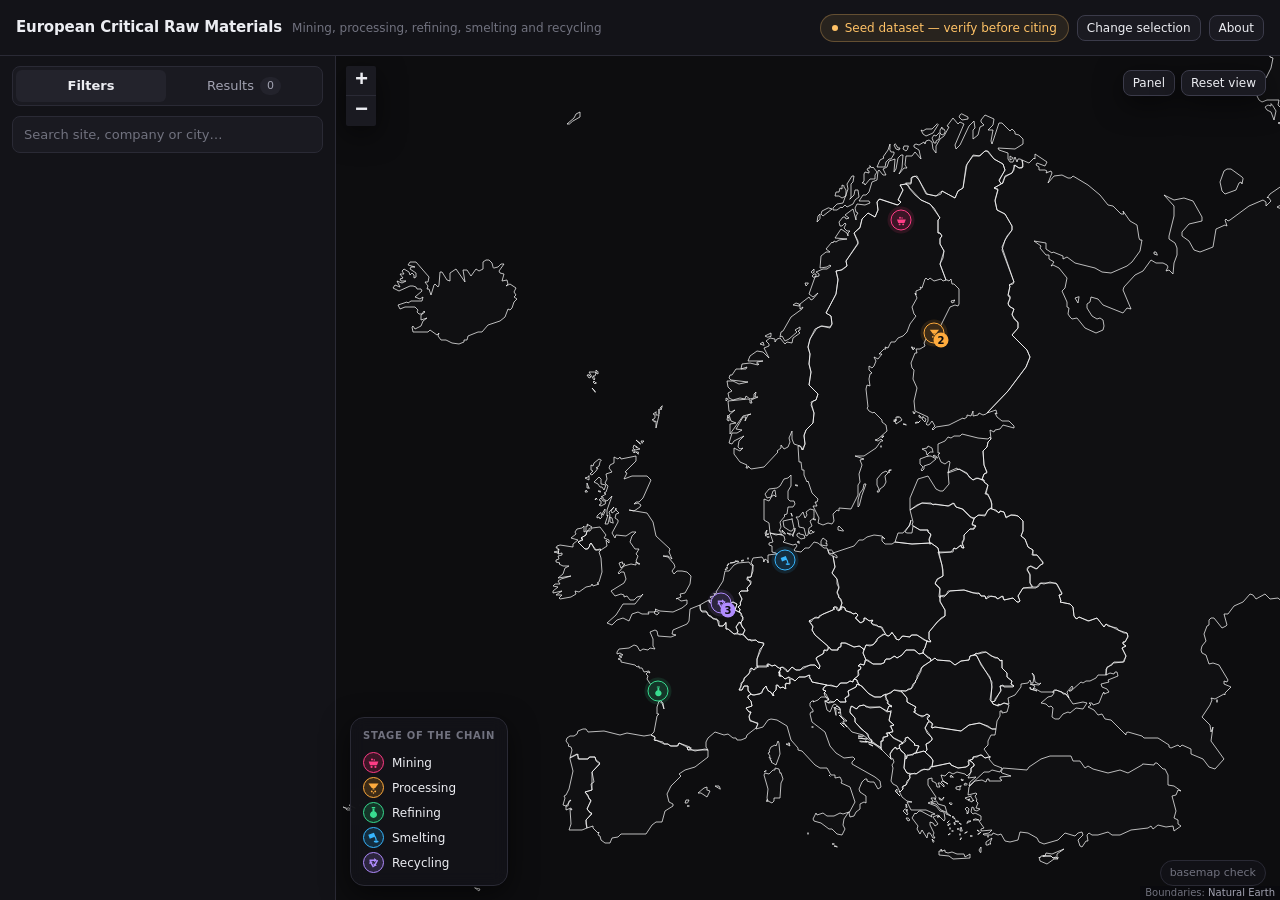
==== index.html @ 6faa75b6 "The map content" ====
<!doctype html>
<html lang="en">
<head>
<meta charset="utf-8">
<meta name="viewport" content="width=device-width, initial-scale=1">
<title>European Critical Raw Materials Map</title>
<meta name="description" content="Where critical raw materials are mined, processed, refined, smelted and recycled across Europe — filterable by material, country and stage of the supply chain.">
<link rel="stylesheet" href="vendor/leaflet/leaflet.css">
<link rel="stylesheet" href="css/styles.css">
</head>
<body>

<div class="loading" id="loading">Loading the dataset…</div>

<div class="app">

  <header class="header">
    <div class="header__brand">
      <h1 class="header__title">European Critical Raw Materials</h1>
      <span class="header__sub">Mining, processing, refining, smelting and recycling</span>
    </div>
    <div class="header__spacer"></div>
    <div class="header__actions">
      <span class="data-banner" title="Every record carries a source link and a confidence flag. Check before citing.">Seed dataset — verify before citing</span>
      <button class="btn btn--sm" id="reopen-gate">Change selection</button>
      <a class="btn btn--sm" href="about.html">About</a>
    </div>
  </header>

  <div class="main" id="main">

    <aside class="sidebar" id="sidebar" aria-label="Filters and results">
      <div class="segmented" role="tablist">
        <button role="tab" id="tab-filters" aria-selected="true" aria-controls="panel-filters">Filters</button>
        <button role="tab" id="tab-results" aria-selected="false" aria-controls="panel-results">
          Results <span class="pill" id="result-count">0</span>
        </button>
      </div>

      <div class="search">
        <input type="search" id="search" placeholder="Search site, company or city…" aria-label="Search sites, companies and cities">
        <button class="search__clear" id="search-clear" hidden aria-label="Clear search">&times;</button>
      </div>

      <div class="panel-scroll">
        <div id="panel-filters" role="tabpanel" aria-labelledby="tab-filters"></div>
        <div id="panel-results" role="tabpanel" aria-labelledby="tab-results" hidden></div>
      </div>
    </aside>

    <div class="map-wrap">
      <div id="map"></div>

      <div class="map-toolbar">
        <button class="btn btn--sm" id="toggle-sidebar" aria-label="Show or hide the filter panel">Panel</button>
        <button class="btn btn--sm" id="reset-view">Reset view</button>
      </div>

      <div class="legend" id="legend" aria-label="Map legend"></div>
      <div class="map-note" id="map-note"></div>
    </div>

    <aside class="detail" id="detail" aria-label="Details" aria-live="polite">
      <div class="detail__head">
        <span class="detail__kind" id="detail-kind">Details</span>
        <div class="header__spacer"></div>
        <button class="btn btn--ghost btn--sm" id="detail-close" aria-label="Close the details panel">&times;</button>
      </div>
      <div class="detail__body" id="detail-body"></div>
    </aside>

  </div>
</div>

<!-- Opening gate: pick materials and stages before anything is drawn. -->
<div class="gate" id="gate" hidden role="dialog" aria-modal="true" aria-labelledby="gate-title">
  <div class="gate__card">
    <div class="gate__head">
      <h1 id="gate-title">What do you want to see?</h1>
      <p>
        Choose the critical raw materials and the stages of the supply chain you care about.
        The map then shows only the sites that match. You can change this at any time.
      </p>
    </div>

    <div class="gate__body">
      <section class="gate__section">
        <div class="gate__label">
          <h2>Materials</h2>
          <span class="gate__hint" id="gate-el-hint"></span>
        </div>
        <div class="presets" id="gate-presets"></div>
        <div class="gate__grid" id="gate-elements"></div>
      </section>

      <section class="gate__section">
        <div class="gate__label">
          <h2>Stages of the chain</h2>
          <span class="gate__hint">Colour and icon on the map both mean stage.</span>
        </div>
        <div class="stage-grid" id="gate-stages"></div>
      </section>
    </div>

    <div class="gate__foot">
      <span class="gate__summary" id="gate-summary"></span>
      <button class="btn" id="gate-everything">Show everything</button>
      <button class="btn btn--primary" id="gate-go">Show map</button>
    </div>
  </div>
</div>

<!-- Data problems surface here rather than failing silently. -->
<div class="errors" id="errors" hidden>
  <div class="errors__head">
    <span class="errors__title" id="errors-title">Data problems</span>
    <button class="btn btn--ghost btn--sm" id="errors-close" aria-label="Dismiss">&times;</button>
  </div>
  <div class="errors__body" id="errors-body"></div>
</div>

<script src="vendor/leaflet/leaflet.js"></script>
<script type="module" src="js/app.js"></script>
</body>
</html>
---- vendor/leaflet/leaflet.css ----
/* required styles */

.leaflet-pane,
.leaflet-tile,
.leaflet-marker-icon,
.leaflet-marker-shadow,
.leaflet-tile-container,
.leaflet-pane > svg,
.leaflet-pane > canvas,
.leaflet-zoom-box,
.leaflet-image-layer,
.leaflet-layer {
	position: absolute;
	left: 0;
	top: 0;
	}
.leaflet-container {
	overflow: hidden;
	}
.leaflet-tile,
.leaflet-marker-icon,
.leaflet-marker-shadow {
	-webkit-user-select: none;
	   -moz-user-select: none;
	        user-select: none;
	  -webkit-user-drag: none;
	}
/* Prevents IE11 from highlighting tiles in blue */
.leaflet-tile::selection {
	background: transparent;
}
/* Safari renders non-retina tile on retina better with this, but Chrome is worse */
.leaflet-safari .leaflet-tile {
	image-rendering: -webkit-optimize-contrast;
	}
/* hack that prevents hw layers "stretching" when loading new tiles */
.leaflet-safari .leaflet-tile-container {
	width: 1600px;
	height: 1600px;
	-webkit-transform-origin: 0 0;
	}
.leaflet-marker-icon,
.leaflet-marker-shadow {
	display: block;
	}
/* .leaflet-container svg: reset svg max-width decleration shipped in Joomla! (joomla.org) 3.x */
/* .leaflet-container img: map is broken in FF if you have max-width: 100% on tiles */
.leaflet-container .leaflet-overlay-pane svg {
	max-width: none !important;
	max-height: none !important;
	}
.leaflet-container .leaflet-marker-pane img,
.leaflet-container .leaflet-shadow-pane img,
.leaflet-container .leaflet-tile-pane img,
.leaflet-container img.leaflet-image-layer,
.leaflet-container .leaflet-tile {
	max-width: none !important;
	max-height: none !important;
	width: auto;
	padding: 0;
	}

.leaflet-container img.leaflet-tile {
	/* See: https://bugs.chromium.org/p/chromium/issues/detail?id=600120 */
	mix-blend-mode: plus-lighter;
}

.leaflet-container.leaflet-touch-zoom {
	-ms-touch-action: pan-x pan-y;
	touch-action: pan-x pan-y;
	}
.leaflet-container.leaflet-touch-drag {
	-ms-touch-action: pinch-zoom;
	/* Fallback for FF which doesn't support pinch-zoom */
	touch-action: none;
	touch-action: pinch-zoom;
}
.leaflet-container.leaflet-touch-drag.leaflet-touch-zoom {
	-ms-touch-action: none;
	touch-action: none;
}
.leaflet-container {
	-webkit-tap-highlight-color: transparent;
}
.leaflet-container a {
	-webkit-tap-highlight-color: rgba(51, 181, 229, 0.4);
}
.leaflet-tile {
	filter: inherit;
	visibility: hidden;
	}
.leaflet-tile-loaded {
	visibility: inherit;
	}
.leaflet-zoom-box {
	width: 0;
	height: 0;
	-moz-box-sizing: border-box;
	     box-sizing: border-box;
	z-index: 800;
	}
/* workaround for https://bugzilla.mozilla.org/show_bug.cgi?id=888319 */
.leaflet-overlay-pane svg {
	-moz-user-select: none;
	}

.leaflet-pane         { z-index: 400; }

.leaflet-tile-pane    { z-index: 200; }
.leaflet-overlay-pane { z-index: 400; }
.leaflet-shadow-pane  { z-index: 500; }
.leaflet-marker-pane  { z-index: 600; }
.leaflet-tooltip-pane   { z-index: 650; }
.leaflet-popup-pane   { z-index: 700; }

.leaflet-map-pane canvas { z-index: 100; }
.leaflet-map-pane svg    { z-index: 200; }

.leaflet-vml-shape {
	width: 1px;
	height: 1px;
	}
.lvml {
	behavior: url(#default#VML);
	display: inline-block;
	position: absolute;
	}


/* control positioning */

.leaflet-control {
	position: relative;
	z-index: 800;
	pointer-events: visiblePainted; /* IE 9-10 doesn't have auto */
	pointer-events: auto;
	}
.leaflet-top,
.leaflet-bottom {
	position: absolute;
	z-index: 1000;
	pointer-events: none;
	}
.leaflet-top {
	top: 0;
	}
.leaflet-right {
	right: 0;
	}
.leaflet-bottom {
	bottom: 0;
	}
.leaflet-left {
	left: 0;
	}
.leaflet-control {
	float: left;
	clear: both;
	}
.leaflet-right .leaflet-control {
	float: right;
	}
.leaflet-top .leaflet-control {
	margin-top: 10px;
	}
.leaflet-bottom .leaflet-control {
	margin-bottom: 10px;
	}
.leaflet-left .leaflet-control {
	margin-left: 10px;
	}
.leaflet-right .leaflet-control {
	margin-right: 10px;
	}


/* zoom and fade animations */

.leaflet-fade-anim .leaflet-popup {
	opacity: 0;
	-webkit-transition: opacity 0.2s linear;
	   -moz-transition: opacity 0.2s linear;
	        transition: opacity 0.2s linear;
	}
.leaflet-fade-anim .leaflet-map-pane .leaflet-popup {
	opacity: 1;
	}
.leaflet-zoom-animated {
	-webkit-transform-origin: 0 0;
	    -ms-transform-origin: 0 0;
	        transform-origin: 0 0;
	}
svg.leaflet-zoom-animated {
	will-change: transform;
}

.leaflet-zoom-anim .leaflet-zoom-animated {
	-webkit-transition: -webkit-transform 0.25s cubic-bezier(0,0,0.25,1);
	   -moz-transition:    -moz-transform 0.25s cubic-bezier(0,0,0.25,1);
	        transition:         transform 0.25s cubic-bezier(0,0,0.25,1);
	}
.leaflet-zoom-anim .leaflet-tile,
.leaflet-pan-anim .leaflet-tile {
	-webkit-transition: none;
	   -moz-transition: none;
	        transition: none;
	}

.leaflet-zoom-anim .leaflet-zoom-hide {
	visibility: hidden;
	}


/* cursors */

.leaflet-interactive {
	cursor: pointer;
	}
.leaflet-grab {
	cursor: -webkit-grab;
	cursor:    -moz-grab;
	cursor:         grab;
	}
.leaflet-crosshair,
.leaflet-crosshair .leaflet-interactive {
	cursor: crosshair;
	}
.leaflet-popup-pane,
.leaflet-control {
	cursor: auto;
	}
.leaflet-dragging .leaflet-grab,
.leaflet-dragging .leaflet-grab .leaflet-interactive,
.leaflet-dragging .leaflet-marker-draggable {
	cursor: move;
	cursor: -webkit-grabbing;
	cursor:    -moz-grabbing;
	cursor:         grabbing;
	}

/* marker & overlays interactivity */
.leaflet-marker-icon,
.leaflet-marker-shadow,
.leaflet-image-layer,
.leaflet-pane > svg path,
.leaflet-tile-container {
	pointer-events: none;
	}

.leaflet-marker-icon.leaflet-interactive,
.leaflet-image-layer.leaflet-interactive,
.leaflet-pane > svg path.leaflet-interactive,
svg.leaflet-image-layer.leaflet-interactive path {
	pointer-events: visiblePainted; /* IE 9-10 doesn't have auto */
	pointer-events: auto;
	}

/* visual tweaks */

.leaflet-container {
	background: #ddd;
	outline-offset: 1px;
	}
.leaflet-container a {
	color: #0078A8;
	}
.leaflet-zoom-box {
	border: 2px dotted #38f;
	background: rgba(255,255,255,0.5);
	}


/* general typography */
.leaflet-container {
	font-family: "Helvetica Neue", Arial, Helvetica, sans-serif;
	font-size: 12px;
	font-size: 0.75rem;
	line-height: 1.5;
	}


/* general toolbar styles */

.leaflet-bar {
	box-shadow: 0 1px 5px rgba(0,0,0,0.65);
	border-radius: 4px;
	}
.leaflet-bar a {
	background-color: #fff;
	border-bottom: 1px solid #ccc;
	width: 26px;
	height: 26px;
	line-height: 26px;
	display: block;
	text-align: center;
	text-decoration: none;
	color: black;
	}
.leaflet-bar a,
.leaflet-control-layers-toggle {
	background-position: 50% 50%;
	background-repeat: no-repeat;
	display: block;
	}
.leaflet-bar a:hover,
.leaflet-bar a:focus {
	background-color: #f4f4f4;
	}
.leaflet-bar a:first-child {
	border-top-left-radius: 4px;
	border-top-right-radius: 4px;
	}
.leaflet-bar a:last-child {
	border-bottom-left-radius: 4px;
	border-bottom-right-radius: 4px;
	border-bottom: none;
	}
.leaflet-bar a.leaflet-disabled {
	cursor: default;
	background-color: #f4f4f4;
	color: #bbb;
	}

.leaflet-touch .leaflet-bar a {
	width: 30px;
	height: 30px;
	line-height: 30px;
	}
.leaflet-touch .leaflet-bar a:first-child {
	border-top-left-radius: 2px;
	border-top-right-radius: 2px;
	}
.leaflet-touch .leaflet-bar a:last-child {
	border-bottom-left-radius: 2px;
	border-bottom-right-radius: 2px;
	}

/* zoom control */

.leaflet-control-zoom-in,
.leaflet-control-zoom-out {
	font: bold 18px 'Lucida Console', Monaco, monospace;
	text-indent: 1px;
	}

.leaflet-touch .leaflet-control-zoom-in, .leaflet-touch .leaflet-control-zoom-out  {
	font-size: 22px;
	}


/* layers control */

.leaflet-control-layers {
	box-shadow: 0 1px 5px rgba(0,0,0,0.4);
	background: #fff;
	border-radius: 5px;
	}
.leaflet-control-layers-toggle {
	background-image: url(images/layers.png);
	width: 36px;
	height: 36px;
	}
.leaflet-retina .leaflet-control-layers-toggle {
	background-image: url(images/layers-2x.png);
	background-size: 26px 26px;
	}
.leaflet-touch .leaflet-control-layers-toggle {
	width: 44px;
	height: 44px;
	}
.leaflet-control-layers .leaflet-control-layers-list,
.leaflet-control-layers-expanded .leaflet-control-layers-toggle {
	display: none;
	}
.leaflet-control-layers-expanded .leaflet-control-layers-list {
	display: block;
	position: relative;
	}
.leaflet-control-layers-expanded {
	padding: 6px 10px 6px 6px;
	color: #333;
	background: #fff;
	}
.leaflet-control-layers-scrollbar {
	overflow-y: scroll;
	overflow-x: hidden;
	padding-right: 5px;
	}
.leaflet-control-layers-selector {
	margin-top: 2px;
	position: relative;
	top: 1px;
	}
.leaflet-control-layers label {
	display: block;
	font-size: 13px;
	font-size: 1.08333em;
	}
.leaflet-control-layers-separator {
	height: 0;
	border-top: 1px solid #ddd;
	margin: 5px -10px 5px -6px;
	}

/* Default icon URLs */
.leaflet-default-icon-path { /* used only in path-guessing heuristic, see L.Icon.Default */
	background-image: url(images/marker-icon.png);
	}


/* attribution and scale controls */

.leaflet-container .leaflet-control-attribution {
	background: #fff;
	background: rgba(255, 255, 255, 0.8);
	margin: 0;
	}
.leaflet-control-attribution,
.leaflet-control-scale-line {
	padding: 0 5px;
	color: #333;
	line-height: 1.4;
	}
.leaflet-control-attribution a {
	text-decoration: none;
	}
.leaflet-control-attribution a:hover,
.leaflet-control-attribution a:focus {
	text-decoration: underline;
	}
.leaflet-attribution-flag {
	display: inline !important;
	vertical-align: baseline !important;
	width: 1em;
	height: 0.6669em;
	}
.leaflet-left .leaflet-control-scale {
	margin-left: 5px;
	}
.leaflet-bottom .leaflet-control-scale {
	margin-bottom: 5px;
	}
.leaflet-control-scale-line {
	border: 2px solid #777;
	border-top: none;
	line-height: 1.1;
	padding: 2px 5px 1px;
	white-space: nowrap;
	-moz-box-sizing: border-box;
	     box-sizing: border-box;
	background: rgba(255, 255, 255, 0.8);
	text-shadow: 1px 1px #fff;
	}
.leaflet-control-scale-line:not(:first-child) {
	border-top: 2px solid #777;
	border-bottom: none;
	margin-top: -2px;
	}
.leaflet-control-scale-line:not(:first-child):not(:last-child) {
	border-bottom: 2px solid #777;
	}

.leaflet-touch .leaflet-control-attribution,
.leaflet-touch .leaflet-control-layers,
.leaflet-touch .leaflet-bar {
	box-shadow: none;
	}
.leaflet-touch .leaflet-control-layers,
.leaflet-touch .leaflet-bar {
	border: 2px solid rgba(0,0,0,0.2);
	background-clip: padding-box;
	}


/* popup */

.leaflet-popup {
	position: absolute;
	text-align: center;
	margin-bottom: 20px;
	}
.leaflet-popup-content-wrapper {
	padding: 1px;
	text-align: left;
	border-radius: 12px;
	}
.leaflet-popup-content {
	margin: 13px 24px 13px 20px;
	line-height: 1.3;
	font-size: 13px;
	font-size: 1.08333em;
	min-height: 1px;
	}
.leaflet-popup-content p {
	margin: 17px 0;
	margin: 1.3em 0;
	}
.leaflet-popup-tip-container {
	width: 40px;
	height: 20px;
	position: absolute;
	left: 50%;
	margin-top: -1px;
	margin-left: -20px;
	overflow: hidden;
	pointer-events: none;
	}
.leaflet-popup-tip {
	width: 17px;
	height: 17px;
	padding: 1px;

	margin: -10px auto 0;
	pointer-events: auto;

	-webkit-transform: rotate(45deg);
	   -moz-transform: rotate(45deg);
	    -ms-transform: rotate(45deg);
	        transform: rotate(45deg);
	}
.leaflet-popup-content-wrapper,
.leaflet-popup-tip {
	background: white;
	color: #333;
	box-shadow: 0 3px 14px rgba(0,0,0,0.4);
	}
.leaflet-container a.leaflet-popup-close-button {
	position: absolute;
	top: 0;
	right: 0;
	border: none;
	text-align: center;
	width: 24px;
	height: 24px;
	font: 16px/24px Tahoma, Verdana, sans-serif;
	color: #757575;
	text-decoration: none;
	background: transparent;
	}
.leaflet-container a.leaflet-popup-close-button:hover,
.leaflet-container a.leaflet-popup-close-button:focus {
	color: #585858;
	}
.leaflet-popup-scrolled {
	overflow: auto;
	}

.leaflet-oldie .leaflet-popup-content-wrapper {
	-ms-zoom: 1;
	}
.leaflet-oldie .leaflet-popup-tip {
	width: 24px;
	margin: 0 auto;

	-ms-filter: "progid:DXImageTransform.Microsoft.Matrix(M11=0.70710678, M12=0.70710678, M21=-0.70710678, M22=0.70710678)";
	filter: progid:DXImageTransform.Microsoft.Matrix(M11=0.70710678, M12=0.70710678, M21=-0.70710678, M22=0.70710678);
	}

.leaflet-oldie .leaflet-control-zoom,
.leaflet-oldie .leaflet-control-layers,
.leaflet-oldie .leaflet-popup-content-wrapper,
.leaflet-oldie .leaflet-popup-tip {
	border: 1px solid #999;
	}


/* div icon */

.leaflet-div-icon {
	background: #fff;
	border: 1px solid #666;
	}


/* Tooltip */
/* Base styles for the element that has a tooltip */
.leaflet-tooltip {
	position: absolute;
	padding: 6px;
	background-color: #fff;
	border: 1px solid #fff;
	border-radius: 3px;
	color: #222;
	white-space: nowrap;
	-webkit-user-select: none;
	-moz-user-select: none;
	-ms-user-select: none;
	user-select: none;
	pointer-events: none;
	box-shadow: 0 1px 3px rgba(0,0,0,0.4);
	}
.leaflet-tooltip.leaflet-interactive {
	cursor: pointer;
	pointer-events: auto;
	}
.leaflet-tooltip-top:before,
.leaflet-tooltip-bottom:before,
.leaflet-tooltip-left:before,
.leaflet-tooltip-right:before {
	position: absolute;
	pointer-events: none;
	border: 6px solid transparent;
	background: transparent;
	content: "";
	}

/* Directions */

.leaflet-tooltip-bottom {
	margin-top: 6px;
}
.leaflet-tooltip-top {
	margin-top: -6px;
}
.leaflet-tooltip-bottom:before,
.leaflet-tooltip-top:before {
	left: 50%;
	margin-left: -6px;
	}
.leaflet-tooltip-top:before {
	bottom: 0;
	margin-bottom: -12px;
	border-top-color: #fff;
	}
.leaflet-tooltip-bottom:before {
	top: 0;
	margin-top: -12px;
	margin-left: -6px;
	border-bottom-color: #fff;
	}
.leaflet-tooltip-left {
	margin-left: -6px;
}
.leaflet-tooltip-right {
	margin-left: 6px;
}
.leaflet-tooltip-left:before,
.leaflet-tooltip-right:before {
	top: 50%;
	margin-top: -6px;
	}
.leaflet-tooltip-left:before {
	right: 0;
	margin-right: -12px;
	border-left-color: #fff;
	}
.leaflet-tooltip-right:before {
	left: 0;
	margin-left: -12px;
	border-right-color: #fff;
	}

/* Printing */

@media print {
	/* Prevent printers from removing background-images of controls. */
	.leaflet-control {
		-webkit-print-color-adjust: exact;
		print-color-adjust: exact;
		}
	}
---- css/styles.css ----
/* ===========================================================================
   European Critical Raw Materials Map
   Dark-first. Colour on this page means one thing only: stage of the supply
   chain. Everything else stays greyscale so the markers never compete.
   =========================================================================== */

:root {
  --bg: #0b0b0e;
  --map-bg: #0d0d0f;
  --surface: #131318;
  --surface-2: #1a1a21;
  --surface-3: #23232c;
  --border: #2a2a35;
  --border-strong: #3b3b4a;

  --text: #ecedf2;
  --text-dim: #a2a3b2;
  --text-faint: #71727f;

  --accent: #6aa6ff;
  --accent-dim: #3f6ea8;
  --warn: #ffc266;
  --danger: #ff6b6b;

  /* Stage palette — magenta mining and cyan smelting come from the mockup. */
  --stage-mining: #ff3d86;
  --stage-processing: #ffab3d;
  --stage-refining: #38dc90;
  --stage-smelting: #37b6ff;
  --stage-recycling: #b18cff;

  --country-stroke: rgba(255, 255, 255, 0.62);
  --country-fill: rgba(255, 255, 255, 0.015);
  --country-fill-hover: rgba(255, 255, 255, 0.07);

  --sidebar-w: 336px;
  --detail-w: 392px;
  --header-h: 56px;

  --radius: 8px;
  --radius-lg: 14px;
  --shadow: 0 8px 28px rgba(0, 0, 0, 0.55);

  --font: system-ui, -apple-system, "Segoe UI", Roboto, "Helvetica Neue", Arial, sans-serif;
  --mono: ui-monospace, SFMono-Regular, "SF Mono", Menlo, Consolas, monospace;

  color-scheme: dark;
}

*, *::before, *::after { box-sizing: border-box; }

html, body { height: 100%; }

body {
  margin: 0;
  background: var(--bg);
  color: var(--text);
  font-family: var(--font);
  font-size: 14px;
  line-height: 1.5;
  -webkit-font-smoothing: antialiased;
  overflow: hidden;
}

a { color: var(--accent); text-decoration: none; }
a:hover { text-decoration: underline; }

button {
  font: inherit;
  color: inherit;
  background: none;
  border: none;
  cursor: pointer;
}

:focus-visible {
  outline: 2px solid var(--accent);
  outline-offset: 2px;
  border-radius: 4px;
}

/* Scrollbars ------------------------------------------------------------- */
* { scrollbar-width: thin; scrollbar-color: var(--border-strong) transparent; }
*::-webkit-scrollbar { width: 10px; height: 10px; }
*::-webkit-scrollbar-track { background: transparent; }
*::-webkit-scrollbar-thumb {
  background: var(--border-strong);
  border-radius: 6px;
  border: 3px solid var(--surface);
}

/* Utilities -------------------------------------------------------------- */
[hidden] { display: none !important; }

.visually-hidden {
  position: absolute; width: 1px; height: 1px;
  padding: 0; margin: -1px; overflow: hidden;
  clip: rect(0 0 0 0); white-space: nowrap; border: 0;
}

.muted { color: var(--text-dim); }
.faint { color: var(--text-faint); }

/* ===========================================================================
   Shell
   =========================================================================== */

.app {
  display: grid;
  grid-template-rows: auto 1fr;
  height: 100vh;
  height: 100dvh;
}

.header {
  display: flex;
  align-items: center;
  gap: 16px;
  height: var(--header-h);
  padding: 0 16px;
  background: var(--surface);
  border-bottom: 1px solid var(--border);
  z-index: 600;
}

.header__brand { display: flex; align-items: baseline; gap: 10px; min-width: 0; }

.header__title {
  margin: 0;
  font-size: 15px;
  font-weight: 650;
  letter-spacing: -0.01em;
  white-space: nowrap;
}

.header__sub {
  font-size: 12px;
  color: var(--text-faint);
  white-space: nowrap;
  overflow: hidden;
  text-overflow: ellipsis;
}

.header__spacer { flex: 1; }

.header__actions { display: flex; align-items: center; gap: 8px; }

/* The dataset is a seed. Say so where it cannot be missed. */
.data-banner {
  display: inline-flex;
  align-items: center;
  gap: 7px;
  padding: 4px 11px;
  font-size: 12px;
  color: var(--warn);
  background: rgba(255, 194, 102, 0.09);
  border: 1px solid rgba(255, 194, 102, 0.28);
  border-radius: 999px;
  white-space: nowrap;
}
.data-banner::before {
  content: "";
  width: 6px; height: 6px;
  border-radius: 50%;
  background: var(--warn);
  flex: none;
}

.btn {
  padding: 6px 12px;
  font-size: 13px;
  border-radius: var(--radius);
  border: 1px solid var(--border-strong);
  background: var(--surface-2);
  color: var(--text);
  white-space: nowrap;
  transition: background 0.12s, border-color 0.12s;
}
.btn:hover { background: var(--surface-3); border-color: #4a4a5c; }

.btn--primary {
  background: var(--accent);
  border-color: var(--accent);
  color: #07121f;
  font-weight: 600;
}
.btn--primary:hover { background: #7fb4ff; border-color: #7fb4ff; }

.btn--ghost { background: transparent; border-color: transparent; color: var(--text-dim); }
.btn--ghost:hover { background: var(--surface-2); color: var(--text); }

.btn--sm { padding: 3px 9px; font-size: 12px; }

.main {
  display: grid;
  grid-template-columns: var(--sidebar-w) 1fr 0;
  min-height: 0;
  transition: grid-template-columns 0.18s ease;
}
.main.detail-open { grid-template-columns: var(--sidebar-w) 1fr var(--detail-w); }
.main.sidebar-collapsed { grid-template-columns: 0 1fr 0; }
.main.sidebar-collapsed.detail-open { grid-template-columns: 0 1fr var(--detail-w); }

/* ===========================================================================
   Sidebar
   =========================================================================== */

.sidebar {
  display: grid;
  grid-template-rows: auto auto 1fr;
  min-width: 0;
  min-height: 0;
  background: var(--surface);
  border-right: 1px solid var(--border);
  overflow: hidden;
}

.segmented {
  display: flex;
  gap: 3px;
  margin: 10px 12px 0;
  padding: 3px;
  background: var(--surface-2);
  border: 1px solid var(--border);
  border-radius: var(--radius);
}

.segmented button {
  flex: 1;
  display: flex;
  align-items: center;
  justify-content: center;
  gap: 6px;
  padding: 6px 8px;
  font-size: 13px;
  color: var(--text-dim);
  border-radius: 6px;
  transition: background 0.12s, color 0.12s;
}
.segmented button:hover { color: var(--text); }
.segmented button[aria-selected="true"] {
  background: var(--surface-3);
  color: var(--text);
  font-weight: 600;
}

.pill {
  padding: 1px 7px;
  font-size: 11px;
  font-variant-numeric: tabular-nums;
  color: var(--text-dim);
  background: var(--surface-3);
  border-radius: 999px;
}
.segmented button[aria-selected="true"] .pill { background: var(--border-strong); color: var(--text); }

.search {
  margin: 10px 12px;
  position: relative;
}
.search input {
  width: 100%;
  padding: 8px 30px 8px 11px;
  font: inherit;
  font-size: 13px;
  color: var(--text);
  background: var(--surface-2);
  border: 1px solid var(--border);
  border-radius: var(--radius);
}
.search input::placeholder { color: var(--text-faint); }
.search input:focus { outline: none; border-color: var(--accent-dim); background: var(--surface-3); }
.search__clear {
  position: absolute;
  right: 6px; top: 50%;
  transform: translateY(-50%);
  padding: 4px 6px;
  color: var(--text-faint);
  line-height: 1;
}
.search__clear:hover { color: var(--text); }

.panel-scroll {
  overflow-y: auto;
  padding: 0 12px 20px;
  min-height: 0;
}

/* Filter groups ---------------------------------------------------------- */

.fgroup { border-top: 1px solid var(--border); padding: 12px 0; }
.fgroup:first-child { border-top: none; }

.fgroup__head {
  display: flex;
  align-items: center;
  gap: 8px;
  width: 100%;
  padding: 2px 0;
  text-align: left;
}
.fgroup__title {
  font-size: 12px;
  font-weight: 650;
  letter-spacing: 0.05em;
  text-transform: uppercase;
  color: var(--text-dim);
}
.fgroup__count { margin-left: auto; font-size: 11px; color: var(--text-faint); }
.fgroup__chev {
  width: 14px; height: 14px;
  color: var(--text-faint);
  transition: transform 0.15s;
}
.fgroup[data-open="false"] .fgroup__chev { transform: rotate(-90deg); }
.fgroup[data-open="false"] .fgroup__body { display: none; }

.fgroup__body { margin-top: 8px; }
.fgroup__body--scroll { max-height: 260px; overflow-y: auto; padding-right: 4px; }

.fgroup__sub {
  margin: 10px 0 4px;
  font-size: 11px;
  font-weight: 650;
  letter-spacing: 0.04em;
  text-transform: uppercase;
  color: var(--text-faint);
}
.fgroup__sub:first-child { margin-top: 0; }

.check {
  display: flex;
  align-items: center;
  gap: 9px;
  padding: 5px 7px;
  border-radius: 6px;
  cursor: pointer;
  user-select: none;
}
.check:hover { background: var(--surface-2); }
.check input { position: absolute; opacity: 0; pointer-events: none; }

.check__box {
  flex: none;
  width: 15px; height: 15px;
  border: 1.5px solid var(--border-strong);
  border-radius: 4px;
  background: var(--surface-2);
  display: grid;
  place-items: center;
  transition: background 0.12s, border-color 0.12s;
}
.check__box svg { width: 11px; height: 11px; opacity: 0; color: #07121f; }
.check input:checked + .check__box { background: var(--accent); border-color: var(--accent); }
.check input:checked + .check__box svg { opacity: 1; }
.check input:focus-visible + .check__box { outline: 2px solid var(--accent); outline-offset: 2px; }

.check__label { flex: 1; min-width: 0; font-size: 13px; overflow: hidden; text-overflow: ellipsis; white-space: nowrap; }
.check__n { font-size: 11px; color: var(--text-faint); font-variant-numeric: tabular-nums; }
.check[data-empty="true"] { opacity: 0.42; }

.check__swatch { flex: none; width: 9px; height: 9px; border-radius: 3px; }

.star { color: var(--warn); font-size: 10px; flex: none; }

.fgroup__actions { display: flex; gap: 6px; margin-top: 8px; }

/* Results ---------------------------------------------------------------- */

.results__head {
  display: flex;
  align-items: center;
  gap: 8px;
  padding: 10px 0 8px;
  font-size: 12px;
  color: var(--text-dim);
}

.rlist { display: flex; flex-direction: column; gap: 5px; }

.rcard {
  width: 100%;
  text-align: left;
  padding: 9px 11px;
  background: var(--surface-2);
  border: 1px solid var(--border);
  border-radius: var(--radius);
  transition: background 0.12s, border-color 0.12s;
}
.rcard:hover { background: var(--surface-3); border-color: var(--border-strong); }
.rcard[aria-current="true"] { border-color: var(--accent-dim); background: var(--surface-3); }

.rcard__top { display: flex; align-items: center; gap: 8px; }
.rcard__name {
  flex: 1; min-width: 0;
  font-size: 13px; font-weight: 600;
  overflow: hidden; text-overflow: ellipsis; white-space: nowrap;
}
.rcard__where { margin-top: 2px; font-size: 12px; color: var(--text-dim); }
.rcard__meta { margin-top: 6px; display: flex; flex-wrap: wrap; gap: 4px; }

.empty {
  padding: 28px 16px;
  text-align: center;
  color: var(--text-faint);
  font-size: 13px;
}
.empty strong { display: block; color: var(--text-dim); margin-bottom: 4px; }

/* Chips ------------------------------------------------------------------ */

.chip {
  display: inline-flex;
  align-items: center;
  gap: 5px;
  padding: 2px 8px;
  font-size: 11px;
  border-radius: 999px;
  background: var(--surface-3);
  color: var(--text-dim);
  border: 1px solid transparent;
  white-space: nowrap;
}
.chip--stage {
  color: var(--stage-c, var(--text-dim));
  border-color: color-mix(in srgb, var(--stage-c) 42%, transparent);
  background: color-mix(in srgb, var(--stage-c) 13%, transparent);
}
.chip--stage svg { width: 12px; height: 12px; }
.chip--strategic { color: var(--warn); background: rgba(255, 194, 102, 0.1); border-color: rgba(255, 194, 102, 0.25); }

/* Confidence is shown, never hidden. */
.conf { display: inline-flex; align-items: center; gap: 4px; font-size: 11px; }
.conf::before { content: ""; width: 6px; height: 6px; border-radius: 50%; }
.conf--high { color: #6fcf97; } .conf--high::before { background: #6fcf97; }
.conf--medium { color: var(--warn); } .conf--medium::before { background: var(--warn); }
.conf--low { color: var(--danger); } .conf--low::before { background: var(--danger); }

.status-chip { font-size: 11px; }
.status-chip[data-status="operating"] { color: #6fcf97; }
.status-chip[data-status="construction"] { color: var(--warn); }
.status-chip[data-status="planned"] { color: var(--accent); }
.status-chip[data-status="care-and-maintenance"] { color: var(--text-dim); }
.status-chip[data-status="closed"] { color: var(--text-faint); }

/* ===========================================================================
   Map
   =========================================================================== */

.map-wrap { position: relative; min-width: 0; min-height: 0; }

#map {
  position: absolute;
  inset: 0;
  background: var(--map-bg);
}

.leaflet-container {
  background: var(--map-bg);
  font-family: var(--font);
  outline: none;
}

.country { transition: fill 0.12s; }

/* Markers ---------------------------------------------------------------- */

/* Leaflet is given a zero-size icon so the marker can be sized purely in CSS.
   --marker-size is set from the zoom level, so dense regions stay readable. */
.leaflet-container { --marker-size: 26px; }

.crm-pin { width: 0 !important; height: 0 !important; }

.marker-pin {
  position: absolute;
  left: 0; top: 0;
  width: var(--marker-size);
  height: var(--marker-size);
  transform: translate(-50%, -50%);
  transition: width 0.15s, height 0.15s;
}

.marker {
  position: relative;
  display: grid;
  place-items: center;
  width: 100%; height: 100%;
  border-radius: 50%;
  color: var(--stage-c);
  background: color-mix(in srgb, var(--stage-c) 20%, #0b0b0e);
  border: 1.5px solid var(--stage-c);
  box-shadow: 0 0 0 3px color-mix(in srgb, var(--stage-c) 12%, transparent);
  transition: transform 0.12s, box-shadow 0.12s;
}
.marker svg { width: 62%; height: 62%; }
.marker:hover { transform: scale(1.14); z-index: 500; }

.marker__count {
  position: absolute;
  right: -5px; bottom: -5px;
  min-width: 15px;
  padding: 0 3px;
  font-size: 10px;
  font-weight: 700;
  line-height: 15px;
  text-align: center;
  color: #0b0b0e;
  background: var(--stage-c);
  border-radius: 999px;
  font-variant-numeric: tabular-nums;
}

/* Selected marker: the rounded-square outline from the mockup. */
.marker-pin.is-selected .marker {
  box-shadow: 0 0 0 3px var(--map-bg), 0 0 0 5px var(--stage-c);
  border-radius: 7px;
  transform: scale(1.12);
}

.leaflet-marker-icon { background: none; border: none; }

/* Popups ----------------------------------------------------------------- */

.leaflet-popup-content-wrapper {
  background: var(--surface-2);
  color: var(--text);
  border: 1px solid var(--border-strong);
  border-radius: var(--radius-lg);
  box-shadow: var(--shadow);
  padding: 0;
}
.leaflet-popup-content { margin: 0; width: 270px !important; line-height: 1.5; }
.leaflet-popup-tip { background: var(--surface-2); border: 1px solid var(--border-strong); }
.leaflet-popup-close-button { color: var(--text-faint) !important; padding: 7px 8px 0 0 !important; }
.leaflet-popup-close-button:hover { color: var(--text) !important; }

.pop { padding: 12px 13px 11px; }
.pop__where { font-size: 12px; color: var(--text-dim); }
.pop__site { margin: 1px 0 2px; font-size: 14px; font-weight: 650; }
.pop__co { display: inline-block; font-size: 13px; margin-bottom: 8px; }
.pop__meta { display: flex; flex-wrap: wrap; gap: 4px; margin-bottom: 9px; }
.pop__foot { display: flex; align-items: center; gap: 8px; padding-top: 9px; border-top: 1px solid var(--border); }
.pop__nav {
  display: flex; align-items: center; justify-content: space-between; gap: 8px;
  padding: 7px 13px; background: var(--surface-3); border-bottom: 1px solid var(--border);
  font-size: 12px; color: var(--text-dim);
}

/* Legend ----------------------------------------------------------------- */

.legend {
  position: absolute;
  left: 14px; bottom: 14px;
  z-index: 500;
  padding: 10px 12px;
  background: color-mix(in srgb, var(--surface) 92%, transparent);
  backdrop-filter: blur(8px);
  border: 1px solid var(--border);
  border-radius: var(--radius-lg);
  box-shadow: var(--shadow);
}
.legend__title {
  font-size: 10px; font-weight: 700; letter-spacing: 0.07em;
  text-transform: uppercase; color: var(--text-faint); margin-bottom: 7px;
}
.legend__row { display: flex; align-items: center; gap: 8px; padding: 2px 0; font-size: 12px; }
.legend__dot {
  flex: none;
  display: grid; place-items: center;
  width: 21px; height: 21px;
  border-radius: 50%;
  color: var(--stage-c);
  background: color-mix(in srgb, var(--stage-c) 20%, #0b0b0e);
  border: 1.5px solid var(--stage-c);
}
.legend__dot svg { width: 13px; height: 13px; }
.legend__row[data-off="true"] { opacity: 0.3; }

.map-note {
  position: absolute;
  right: 14px; bottom: 14px;
  z-index: 500;
  font-size: 11px;
  color: var(--text-faint);
  background: color-mix(in srgb, var(--surface) 88%, transparent);
  padding: 4px 9px;
  border-radius: 999px;
  border: 1px solid var(--border);
}

.map-toolbar { position: absolute; right: 14px; top: 14px; z-index: 500; display: flex; gap: 6px; }
.map-toolbar .btn { box-shadow: var(--shadow); }

.leaflet-control-zoom { border: none !important; box-shadow: var(--shadow) !important; }
.leaflet-control-zoom a {
  background: var(--surface-2) !important;
  color: var(--text) !important;
  border-color: var(--border) !important;
}
.leaflet-control-zoom a:hover { background: var(--surface-3) !important; }
.leaflet-control-attribution {
  background: rgba(11, 11, 14, 0.8) !important;
  color: var(--text-faint) !important;
  font-size: 10px !important;
}
.leaflet-control-attribution a { color: var(--text-dim) !important; }

.country-tip {
  background: var(--surface-2) !important;
  color: var(--text) !important;
  border: 1px solid var(--border-strong) !important;
  border-radius: 6px !important;
  box-shadow: var(--shadow) !important;
  font-size: 12px !important;
  padding: 3px 8px !important;
}
.country-tip::before { display: none !important; }

/* ===========================================================================
   Detail panel
   =========================================================================== */

.detail {
  min-width: 0; min-height: 0;
  display: grid;
  grid-template-rows: auto 1fr;
  background: var(--surface);
  border-left: 1px solid var(--border);
  overflow: hidden;
}

.detail__head {
  display: flex; align-items: center; gap: 8px;
  padding: 11px 14px;
  border-bottom: 1px solid var(--border);
}
.detail__kind {
  font-size: 10px; font-weight: 700; letter-spacing: 0.07em;
  text-transform: uppercase; color: var(--text-faint);
}
.detail__body { overflow-y: auto; padding: 14px; min-height: 0; }

.detail h2 { margin: 0 0 2px; font-size: 18px; font-weight: 650; letter-spacing: -0.01em; }
.detail h3 {
  margin: 20px 0 8px;
  font-size: 11px; font-weight: 700; letter-spacing: 0.06em;
  text-transform: uppercase; color: var(--text-faint);
}
.detail h3:first-child { margin-top: 0; }
.detail p { margin: 0 0 10px; }

.kv { display: grid; grid-template-columns: auto 1fr; gap: 4px 14px; font-size: 13px; margin: 0; }
.kv dt { color: var(--text-faint); }
.kv dd { margin: 0; }

.sub { display: flex; flex-wrap: wrap; gap: 6px; align-items: center; margin-bottom: 12px; }

.stat-row { display: flex; gap: 8px; margin-bottom: 4px; }
.stat {
  flex: 1;
  padding: 9px 11px;
  background: var(--surface-2);
  border: 1px solid var(--border);
  border-radius: var(--radius);
}
.stat__n { font-size: 19px; font-weight: 650; font-variant-numeric: tabular-nums; line-height: 1.2; }
.stat__l { font-size: 11px; color: var(--text-faint); margin-top: 1px; }

/* Supply concentration chart — hand-rolled, no chart library. */
.bars { display: flex; flex-direction: column; gap: 7px; }
.bar__top { display: flex; justify-content: space-between; gap: 10px; font-size: 12px; margin-bottom: 3px; }
.bar__pct { color: var(--text-dim); font-variant-numeric: tabular-nums; }
.bar__track { height: 7px; background: var(--surface-3); border-radius: 999px; overflow: hidden; }
.bar__fill { height: 100%; border-radius: 999px; background: var(--accent); }
.bar--dominant .bar__fill { background: var(--danger); }
.bar--dominant .bar__pct { color: var(--danger); }

.uses { margin: 0; padding-left: 17px; }
.uses li { margin-bottom: 3px; }

.srcs { display: flex; flex-direction: column; gap: 5px; font-size: 12px; }

.news__item { padding: 9px 0; border-top: 1px solid var(--border); }
.news__item:first-child { border-top: none; }
.news__title { font-size: 13px; line-height: 1.45; display: block; }
.news__meta { margin-top: 3px; font-size: 11px; color: var(--text-faint); }

.sitelist { display: flex; flex-direction: column; gap: 5px; }

/* ===========================================================================
   Opening gate
   =========================================================================== */

.gate {
  position: fixed;
  inset: 0;
  z-index: 1000;
  display: grid;
  place-items: center;
  padding: 24px;
  background: rgba(6, 6, 9, 0.82);
  backdrop-filter: blur(6px);
}

.gate__card {
  display: grid;
  grid-template-rows: auto 1fr auto;
  width: min(880px, 100%);
  max-height: min(760px, 100%);
  background: var(--surface);
  border: 1px solid var(--border-strong);
  border-radius: 18px;
  box-shadow: 0 24px 64px rgba(0, 0, 0, 0.6);
  overflow: hidden;
}

.gate__head { padding: 22px 26px 16px; border-bottom: 1px solid var(--border); }
.gate__head h1 { margin: 0 0 5px; font-size: 21px; font-weight: 650; letter-spacing: -0.02em; }
.gate__head p { margin: 0; color: var(--text-dim); font-size: 13px; max-width: 62ch; }

.gate__body { overflow-y: auto; padding: 20px 26px; min-height: 0; }

.gate__section + .gate__section { margin-top: 24px; }
.gate__label { display: flex; align-items: baseline; gap: 8px; margin-bottom: 10px; }
.gate__label h2 { margin: 0; font-size: 13px; font-weight: 650; }
.gate__hint { font-size: 12px; color: var(--text-faint); }

.presets { display: flex; flex-wrap: wrap; gap: 6px; margin-bottom: 12px; }

.gate__grid {
  display: grid;
  grid-template-columns: repeat(auto-fill, minmax(196px, 1fr));
  gap: 2px;
}

.stage-grid { display: grid; grid-template-columns: repeat(auto-fit, minmax(150px, 1fr)); gap: 8px; }

.stage-card {
  display: flex;
  align-items: flex-start;
  gap: 10px;
  padding: 11px 12px;
  text-align: left;
  background: var(--surface-2);
  border: 1px solid var(--border);
  border-radius: var(--radius);
  transition: border-color 0.12s, background 0.12s;
}
.stage-card:hover { background: var(--surface-3); }
.stage-card[aria-pressed="true"] {
  border-color: var(--stage-c);
  background: color-mix(in srgb, var(--stage-c) 10%, var(--surface-2));
}
.stage-card__icon {
  flex: none;
  display: grid; place-items: center;
  width: 30px; height: 30px;
  border-radius: 50%;
  color: var(--stage-c);
  background: color-mix(in srgb, var(--stage-c) 18%, transparent);
  border: 1.5px solid color-mix(in srgb, var(--stage-c) 55%, transparent);
}
.stage-card[aria-pressed="true"] .stage-card__icon { border-color: var(--stage-c); }
.stage-card__icon svg { width: 17px; height: 17px; }
.stage-card__name { font-size: 13px; font-weight: 600; }
.stage-card__desc { font-size: 11px; color: var(--text-faint); line-height: 1.4; margin-top: 1px; }

.gate__foot {
  display: flex;
  align-items: center;
  gap: 12px;
  padding: 14px 26px;
  border-top: 1px solid var(--border);
  background: var(--surface-2);
}
.gate__summary { flex: 1; font-size: 12px; color: var(--text-dim); }

/* ===========================================================================
   Data error panel — the CSV is hand-edited, so failures must be loud.
   =========================================================================== */

.errors {
  position: fixed;
  left: 50%; bottom: 18px;
  transform: translateX(-50%);
  z-index: 900;
  width: min(680px, calc(100vw - 32px));
  max-height: 46vh;
  display: grid;
  grid-template-rows: auto 1fr;
  background: var(--surface);
  border: 1px solid var(--danger);
  border-radius: var(--radius-lg);
  box-shadow: var(--shadow);
  overflow: hidden;
}
.errors__head {
  display: flex; align-items: center; gap: 10px;
  padding: 10px 14px;
  background: rgba(255, 107, 107, 0.11);
  border-bottom: 1px solid var(--border);
}
.errors__title { flex: 1; font-size: 13px; font-weight: 650; color: var(--danger); }
.errors__body { overflow-y: auto; padding: 8px 14px 12px; }
.errors__item { padding: 6px 0; border-top: 1px solid var(--border); font-size: 12px; }
.errors__item:first-child { border-top: none; }
.errors__where { font-family: var(--mono); font-size: 11px; color: var(--text-faint); }

.loading {
  position: fixed; inset: 0;
  display: grid; place-items: center;
  background: var(--bg);
  z-index: 1100;
  color: var(--text-faint);
  font-size: 13px;
}

/* ===========================================================================
   Responsive
   =========================================================================== */

@media (max-width: 1180px) {
  :root { --sidebar-w: 300px; --detail-w: 340px; }
}

@media (max-width: 900px) {
  .main,
  .main.detail-open,
  .main.sidebar-collapsed,
  .main.sidebar-collapsed.detail-open { grid-template-columns: 1fr; }

  /* Panels become sheets over the map rather than columns beside it. */
  .sidebar, .detail {
    position: fixed;
    top: var(--header-h);
    bottom: 0;
    width: min(360px, 88vw);
    z-index: 700;
    box-shadow: var(--shadow);
  }
  .sidebar { left: 0; }
  .detail { right: 0; }
  .main.sidebar-collapsed .sidebar { display: none; }
  .main:not(.detail-open) .detail { display: none; }
  .header__sub { display: none; }
  .legend { display: none; }
}

@media (max-width: 620px) {
  .data-banner { display: none; }
  .gate__card { max-height: 100%; border-radius: 12px; }
  .gate__head, .gate__body, .gate__foot { padding-left: 16px; padding-right: 16px; }
  .gate__foot { flex-wrap: wrap; }
  .map-note { display: none; }
}

@media (prefers-reduced-motion: reduce) {
  *, *::before, *::after { transition: none !important; animation: none !important; }
}
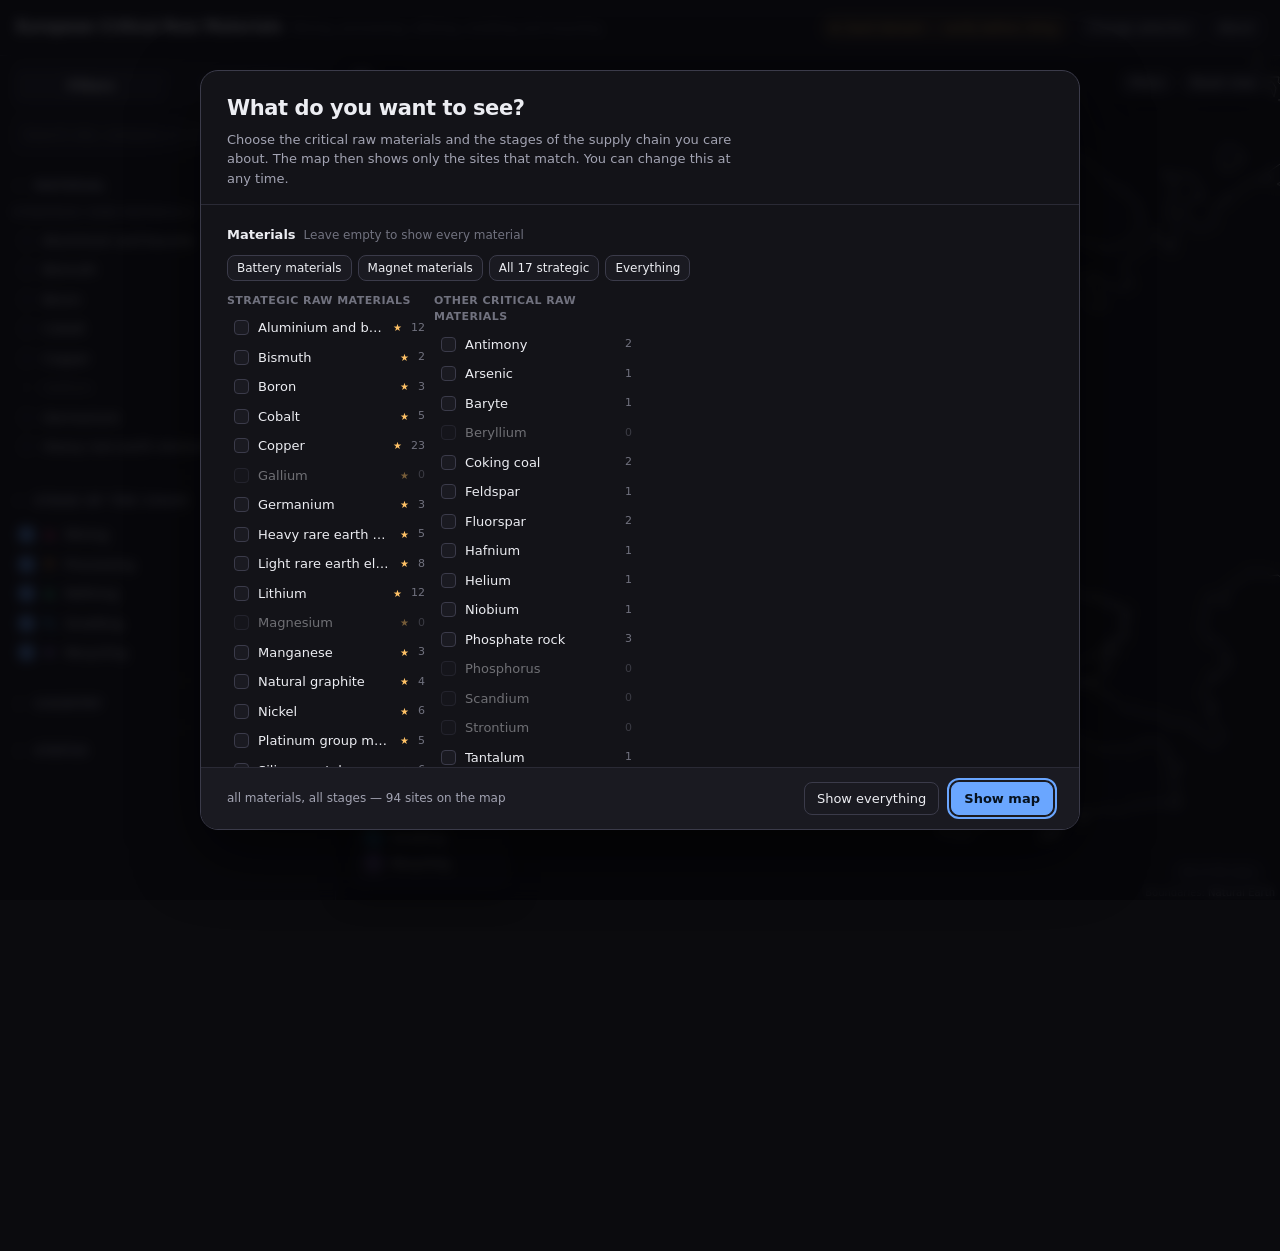
==== commit 383049f7: "Build the full map application Turns the seeded CSVs into a working, filterable map of European crit" ====
--- a/index.html
+++ b/index.html
@@ -52,7 +52,7 @@
       <div id="map"></div>
 
       <div class="map-toolbar">
-        <button class="btn btn--sm" id="toggle-sidebar" aria-label="Show or hide the filter panel">Panel</button>
+        <button class="btn btn--sm" id="toggle-sidebar" aria-label="Show or hide the filter panel">Filters</button>
         <button class="btn btn--sm" id="reset-view">Reset view</button>
       </div>
 
--- a/css/styles.css
+++ b/css/styles.css
@@ -857,3 +857,158 @@
 @media (prefers-reduced-motion: reduce) {
   *, *::before, *::after { transition: none !important; animation: none !important; }
 }
+
+/* ===========================================================================
+   Panels, charts and the pieces the JS modules render
+   =========================================================================== */
+
+.link { color: var(--accent); cursor: pointer; }
+.link:hover { text-decoration: underline; }
+
+.btn--wide { width: 100%; margin-top: 10px; }
+.btn:disabled { opacity: 0.45; cursor: not-allowed; }
+
+.segmented--sub { margin: 0 0 10px; }
+
+.check__stage { flex: none; display: grid; place-items: center; color: var(--stage-c); }
+.check__stage svg { width: 13px; height: 13px; }
+
+.gate__col { min-width: 0; }
+
+/* Facility detail --------------------------------------------------------- */
+
+.fdetail {
+  padding: 11px 12px;
+  margin-bottom: 8px;
+  background: var(--surface-2);
+  border: 1px solid var(--border);
+  border-radius: var(--radius);
+}
+.fdetail__head { display: flex; align-items: center; gap: 8px; margin-bottom: 8px; }
+.fdetail__head h4 { margin: 0; flex: 1; font-size: 14px; font-weight: 650; }
+.fdetail__note { margin: 9px 0 0; font-size: 12px; color: var(--text-dim); line-height: 1.5; }
+.fdetail__foot {
+  display: flex; align-items: center; gap: 10px; flex-wrap: wrap;
+  margin-top: 10px; padding-top: 9px;
+  border-top: 1px solid var(--border);
+  font-size: 12px;
+}
+
+.sitegroup { margin-bottom: 14px; }
+.sitegroup__head { margin-bottom: 6px; }
+
+.panel-foot { margin-top: 14px; font-size: 11px; line-height: 1.5; }
+.panel-foot code, .empty code, .faint code {
+  font-family: var(--mono); font-size: 11px;
+  background: var(--surface-3); padding: 1px 5px; border-radius: 4px;
+}
+
+.pop__more { font-size: 12px; color: var(--text-dim); margin-bottom: 8px; }
+
+.idx { margin-top: 8px; }
+
+/* Mini tabs (production stage switcher) ----------------------------------- */
+
+.minitabs { display: flex; gap: 4px; margin-bottom: 12px; }
+.minitabs button {
+  padding: 3px 10px;
+  font-size: 12px;
+  color: var(--text-dim);
+  background: var(--surface-2);
+  border: 1px solid var(--border);
+  border-radius: 999px;
+  text-transform: capitalize;
+}
+.minitabs button[aria-selected="true"] {
+  color: var(--text);
+  background: var(--surface-3);
+  border-color: var(--border-strong);
+  font-weight: 600;
+}
+
+/* Charts ------------------------------------------------------------------ */
+
+.chart { margin: 0 0 18px; }
+.chart__title { font-size: 13px; font-weight: 600; margin-bottom: 2px; }
+.chart__sub { margin: 0 0 10px; font-size: 11px; color: var(--text-faint); }
+
+.donut { display: flex; align-items: center; gap: 14px; flex-wrap: wrap; }
+.donut svg { flex: none; }
+.donut__pct { font-size: 26px; font-weight: 650; fill: var(--text); }
+.donut__lbl { font-size: 10px; fill: var(--text-faint); }
+
+.clegend { list-style: none; margin: 0; padding: 0; flex: 1; min-width: 130px; }
+.clegend__row { display: flex; align-items: center; gap: 7px; padding: 2px 0; font-size: 12px; }
+.clegend__sw { flex: none; width: 9px; height: 9px; border-radius: 2px; }
+.clegend__name { flex: 1; min-width: 0; overflow: hidden; text-overflow: ellipsis; white-space: nowrap; }
+.clegend__val { color: var(--text-dim); font-variant-numeric: tabular-nums; }
+.clegend--inline { display: flex; flex-wrap: wrap; gap: 4px 14px; margin-top: 8px; }
+.clegend--inline .clegend__row { flex: none; }
+.clegend--inline .clegend__name { flex: none; }
+
+.linechart { width: 100%; height: auto; }
+.linechart .grid { stroke: var(--border); stroke-width: 1; }
+.linechart .axis { fill: var(--text-faint); font-size: 9px; }
+
+/* Meters ------------------------------------------------------------------ */
+
+.meter { margin-bottom: 11px; }
+.meter__top { display: flex; justify-content: space-between; gap: 10px; font-size: 12px; margin-bottom: 4px; }
+.meter__val { color: var(--text-dim); font-variant-numeric: tabular-nums; }
+.meter__track { height: 7px; background: var(--surface-3); border-radius: 999px; overflow: hidden; }
+.meter__fill { height: 100%; border-radius: 999px; background: var(--accent); }
+.meter--high .meter__fill { background: var(--danger); }
+.meter--high .meter__val { color: var(--danger); }
+
+/* Stage counts ------------------------------------------------------------ */
+
+.stagecounts { display: flex; flex-wrap: wrap; gap: 6px; }
+.stagecount {
+  display: flex; align-items: center; gap: 6px;
+  padding: 6px 10px;
+  background: color-mix(in srgb, var(--stage-c) 11%, var(--surface-2));
+  border: 1px solid color-mix(in srgb, var(--stage-c) 34%, transparent);
+  border-radius: var(--radius);
+  font-size: 12px;
+}
+.stagecount__icon { display: grid; place-items: center; color: var(--stage-c); }
+.stagecount__n { font-weight: 650; font-variant-numeric: tabular-nums; }
+.stagecount__l { color: var(--text-dim); }
+
+.news { margin-top: 2px; }
+
+/* Capital cities: a quiet orientation layer under the site markers. */
+.city-pin { width: 0 !important; height: 0 !important; }
+.city-dot {
+  position: absolute;
+  left: 0; top: 0;
+  display: flex;
+  align-items: center;
+  gap: 5px;
+  transform: translate(-3px, -3px);
+  white-space: nowrap;
+  pointer-events: none;
+}
+.city-dot i {
+  flex: none;
+  width: 3px; height: 3px;
+  border-radius: 50%;
+  background: rgba(255, 255, 255, 0.5);
+}
+.city-dot span {
+  display: none;
+  font-size: 10px;
+  color: rgba(255, 255, 255, 0.42);
+  letter-spacing: 0.02em;
+}
+.show-city-labels .city-dot span { display: inline; }
+
+/* On a narrow screen the panels are overlay sheets, so the map keeps full width
+   and the toolbar has to clear Leaflet's zoom control. */
+@media (max-width: 900px) {
+  .map-toolbar { top: 12px; right: 12px; }
+  .sidebar { border-right: none; border-radius: 0 var(--radius-lg) var(--radius-lg) 0; }
+  .detail { border-left: none; border-radius: var(--radius-lg) 0 0 var(--radius-lg); }
+  .header { gap: 10px; padding: 0 12px; }
+  .header__title { font-size: 14px; }
+}
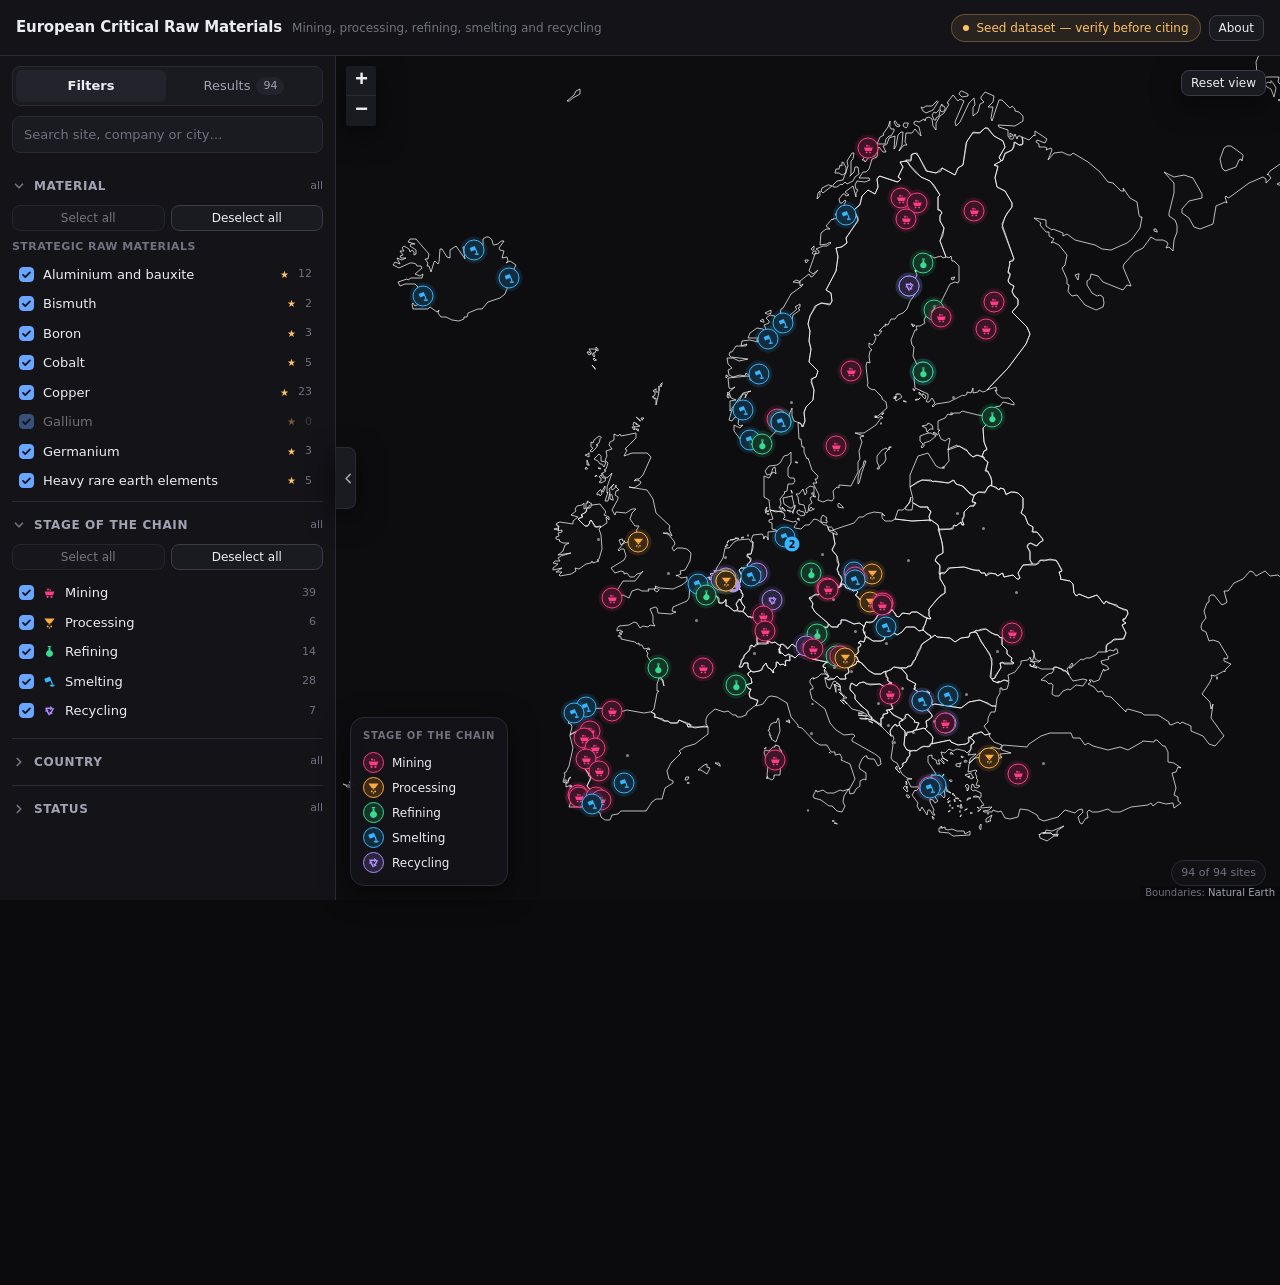
==== commit 78c3fab5: "new content" ====
--- a/index.html
+++ b/index.html
@@ -22,7 +22,6 @@
     <div class="header__spacer"></div>
     <div class="header__actions">
       <span class="data-banner" title="Every record carries a source link and a confidence flag. Check before citing.">Seed dataset — verify before citing</span>
-      <button class="btn btn--sm" id="reopen-gate">Change selection</button>
       <a class="btn btn--sm" href="about.html">About</a>
     </div>
   </header>
@@ -51,8 +50,12 @@
     <div class="map-wrap">
       <div id="map"></div>
 
+      <button class="panel-handle" id="toggle-sidebar" aria-label="Hide the filter panel" aria-expanded="true">
+        <svg viewBox="0 0 16 16" fill="none" stroke="currentColor" stroke-width="2"
+             stroke-linecap="round" stroke-linejoin="round"><path d="M10 3L5 8l5 5"/></svg>
+      </button>
+
       <div class="map-toolbar">
-        <button class="btn btn--sm" id="toggle-sidebar" aria-label="Show or hide the filter panel">Filters</button>
         <button class="btn btn--sm" id="reset-view">Reset view</button>
       </div>
 
@@ -72,44 +75,6 @@
   </div>
 </div>
 
-<!-- Opening gate: pick materials and stages before anything is drawn. -->
-<div class="gate" id="gate" hidden role="dialog" aria-modal="true" aria-labelledby="gate-title">
-  <div class="gate__card">
-    <div class="gate__head">
-      <h1 id="gate-title">What do you want to see?</h1>
-      <p>
-        Choose the critical raw materials and the stages of the supply chain you care about.
-        The map then shows only the sites that match. You can change this at any time.
-      </p>
-    </div>
-
-    <div class="gate__body">
-      <section class="gate__section">
-        <div class="gate__label">
-          <h2>Materials</h2>
-          <span class="gate__hint" id="gate-el-hint"></span>
-        </div>
-        <div class="presets" id="gate-presets"></div>
-        <div class="gate__grid" id="gate-elements"></div>
-      </section>
-
-      <section class="gate__section">
-        <div class="gate__label">
-          <h2>Stages of the chain</h2>
-          <span class="gate__hint">Colour and icon on the map both mean stage.</span>
-        </div>
-        <div class="stage-grid" id="gate-stages"></div>
-      </section>
-    </div>
-
-    <div class="gate__foot">
-      <span class="gate__summary" id="gate-summary"></span>
-      <button class="btn" id="gate-everything">Show everything</button>
-      <button class="btn btn--primary" id="gate-go">Show map</button>
-    </div>
-  </div>
-</div>
-
 <!-- Data problems surface here rather than failing silently. -->
 <div class="errors" id="errors" hidden>
   <div class="errors__head">
--- a/css/styles.css
+++ b/css/styles.css
@@ -316,7 +316,7 @@
 .fgroup[data-open="false"] .fgroup__body { display: none; }
 
 .fgroup__body { margin-top: 8px; }
-.fgroup__body--scroll { max-height: 260px; overflow-y: auto; padding-right: 4px; }
+.fgroup__list--scroll { max-height: 250px; overflow-y: auto; padding-right: 4px; }
 
 .fgroup__sub {
   margin: 10px 0 4px;
@@ -363,7 +363,8 @@
 
 .star { color: var(--warn); font-size: 10px; flex: none; }
 
-.fgroup__actions { display: flex; gap: 6px; margin-top: 8px; }
+.fgroup__actions { display: flex; gap: 6px; margin-bottom: 8px; }
+.fgroup__actions .btn { flex: 1; }
 
 /* Results ---------------------------------------------------------------- */
 
@@ -686,94 +687,6 @@
 .news__meta { margin-top: 3px; font-size: 11px; color: var(--text-faint); }
 
 .sitelist { display: flex; flex-direction: column; gap: 5px; }
-
-/* ===========================================================================
-   Opening gate
-   =========================================================================== */
-
-.gate {
-  position: fixed;
-  inset: 0;
-  z-index: 1000;
-  display: grid;
-  place-items: center;
-  padding: 24px;
-  background: rgba(6, 6, 9, 0.82);
-  backdrop-filter: blur(6px);
-}
-
-.gate__card {
-  display: grid;
-  grid-template-rows: auto 1fr auto;
-  width: min(880px, 100%);
-  max-height: min(760px, 100%);
-  background: var(--surface);
-  border: 1px solid var(--border-strong);
-  border-radius: 18px;
-  box-shadow: 0 24px 64px rgba(0, 0, 0, 0.6);
-  overflow: hidden;
-}
-
-.gate__head { padding: 22px 26px 16px; border-bottom: 1px solid var(--border); }
-.gate__head h1 { margin: 0 0 5px; font-size: 21px; font-weight: 650; letter-spacing: -0.02em; }
-.gate__head p { margin: 0; color: var(--text-dim); font-size: 13px; max-width: 62ch; }
-
-.gate__body { overflow-y: auto; padding: 20px 26px; min-height: 0; }
-
-.gate__section + .gate__section { margin-top: 24px; }
-.gate__label { display: flex; align-items: baseline; gap: 8px; margin-bottom: 10px; }
-.gate__label h2 { margin: 0; font-size: 13px; font-weight: 650; }
-.gate__hint { font-size: 12px; color: var(--text-faint); }
-
-.presets { display: flex; flex-wrap: wrap; gap: 6px; margin-bottom: 12px; }
-
-.gate__grid {
-  display: grid;
-  grid-template-columns: repeat(auto-fill, minmax(196px, 1fr));
-  gap: 2px;
-}
-
-.stage-grid { display: grid; grid-template-columns: repeat(auto-fit, minmax(150px, 1fr)); gap: 8px; }
-
-.stage-card {
-  display: flex;
-  align-items: flex-start;
-  gap: 10px;
-  padding: 11px 12px;
-  text-align: left;
-  background: var(--surface-2);
-  border: 1px solid var(--border);
-  border-radius: var(--radius);
-  transition: border-color 0.12s, background 0.12s;
-}
-.stage-card:hover { background: var(--surface-3); }
-.stage-card[aria-pressed="true"] {
-  border-color: var(--stage-c);
-  background: color-mix(in srgb, var(--stage-c) 10%, var(--surface-2));
-}
-.stage-card__icon {
-  flex: none;
-  display: grid; place-items: center;
-  width: 30px; height: 30px;
-  border-radius: 50%;
-  color: var(--stage-c);
-  background: color-mix(in srgb, var(--stage-c) 18%, transparent);
-  border: 1.5px solid color-mix(in srgb, var(--stage-c) 55%, transparent);
-}
-.stage-card[aria-pressed="true"] .stage-card__icon { border-color: var(--stage-c); }
-.stage-card__icon svg { width: 17px; height: 17px; }
-.stage-card__name { font-size: 13px; font-weight: 600; }
-.stage-card__desc { font-size: 11px; color: var(--text-faint); line-height: 1.4; margin-top: 1px; }
-
-.gate__foot {
-  display: flex;
-  align-items: center;
-  gap: 12px;
-  padding: 14px 26px;
-  border-top: 1px solid var(--border);
-  background: var(--surface-2);
-}
-.gate__summary { flex: 1; font-size: 12px; color: var(--text-dim); }
 
 /* ===========================================================================
    Data error panel — the CSV is hand-edited, so failures must be loud.
@@ -848,9 +761,6 @@
 
 @media (max-width: 620px) {
   .data-banner { display: none; }
-  .gate__card { max-height: 100%; border-radius: 12px; }
-  .gate__head, .gate__body, .gate__foot { padding-left: 16px; padding-right: 16px; }
-  .gate__foot { flex-wrap: wrap; }
   .map-note { display: none; }
 }
 
@@ -873,7 +783,6 @@
 .check__stage { flex: none; display: grid; place-items: center; color: var(--stage-c); }
 .check__stage svg { width: 13px; height: 13px; }
 
-.gate__col { min-width: 0; }
 
 /* Facility detail --------------------------------------------------------- */
 
@@ -1012,3 +921,37 @@
   .header { gap: 10px; padding: 0 12px; }
   .header__title { font-size: 14px; }
 }
+
+/* ===========================================================================
+   Panel handle — the sidebar's own toggle, attached to its edge rather than
+   stranded on the far side of the map.
+   =========================================================================== */
+
+.panel-handle {
+  position: absolute;
+  left: 0;
+  top: 50%;
+  transform: translateY(-50%);
+  z-index: 520;
+  display: grid;
+  place-items: center;
+  width: 20px;
+  height: 62px;
+  color: var(--text-dim);
+  background: var(--surface-2);
+  border: 1px solid var(--border);
+  border-left: none;
+  border-radius: 0 var(--radius) var(--radius) 0;
+  box-shadow: var(--shadow);
+  transition: background 0.12s, color 0.12s, width 0.12s;
+}
+.panel-handle:hover { background: var(--surface-3); color: var(--text); width: 24px; }
+.panel-handle svg { width: 13px; height: 13px; }
+
+/* Points the way it will move the panel: left to hide, right to show. */
+.panel-handle[aria-expanded="false"] svg { transform: rotate(180deg); }
+
+@media (max-width: 900px) {
+  /* The panel is an overlay here, so the handle sits above it when open. */
+  .main:not(.sidebar-collapsed) .panel-handle { left: min(360px, 88vw); }
+}
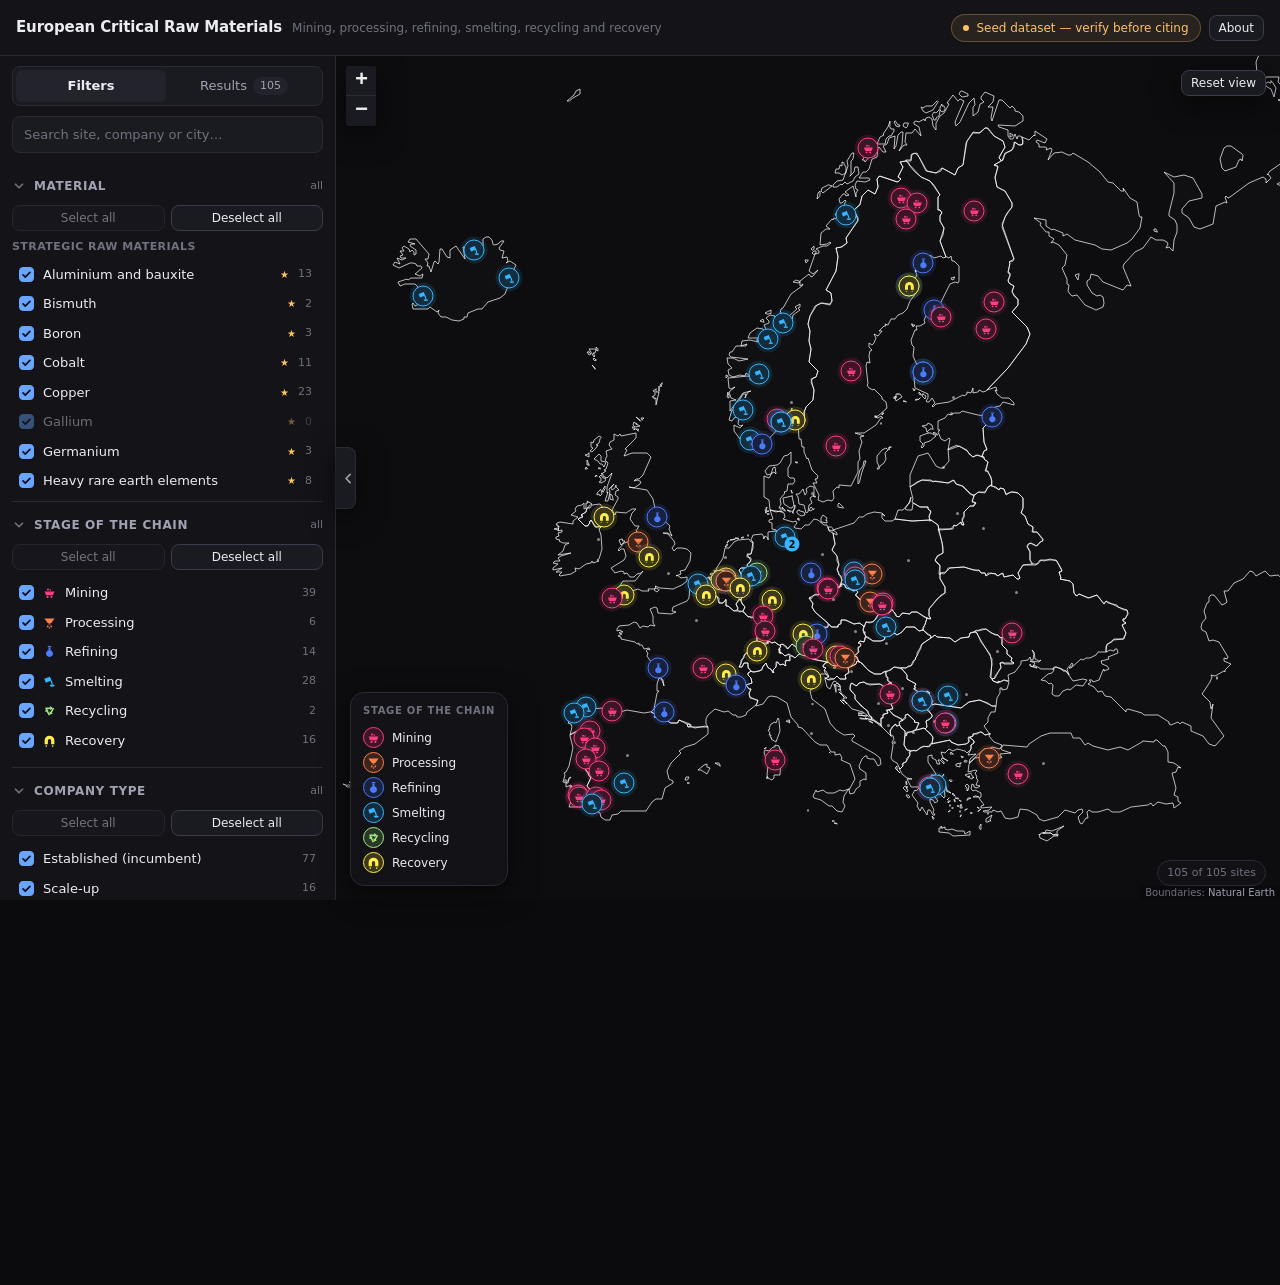
==== commit 76ab2103: "Add Recovery stage and company type; fix the stage palette Recovery, distinct from Recycling Recycli" ====
--- a/index.html
+++ b/index.html
@@ -4,7 +4,7 @@
 <meta charset="utf-8">
 <meta name="viewport" content="width=device-width, initial-scale=1">
 <title>European Critical Raw Materials Map</title>
-<meta name="description" content="Where critical raw materials are mined, processed, refined, smelted and recycled across Europe — filterable by material, country and stage of the supply chain.">
+<meta name="description" content="Where critical raw materials are mined, processed, refined, smelted, recycled and recovered across Europe — filterable by material, country and stage of the supply chain.">
 <link rel="stylesheet" href="vendor/leaflet/leaflet.css">
 <link rel="stylesheet" href="css/styles.css">
 </head>
@@ -17,7 +17,7 @@
   <header class="header">
     <div class="header__brand">
       <h1 class="header__title">European Critical Raw Materials</h1>
-      <span class="header__sub">Mining, processing, refining, smelting and recycling</span>
+      <span class="header__sub">Mining, processing, refining, smelting, recycling and recovery</span>
     </div>
     <div class="header__spacer"></div>
     <div class="header__actions">
--- a/css/styles.css
+++ b/css/styles.css
@@ -22,12 +22,21 @@
   --warn: #ffc266;
   --danger: #ff6b6b;
 
-  /* Stage palette — magenta mining and cyan smelting come from the mockup. */
+  /* Stage palette.
+     Magenta mining and cyan smelting come from the design mockup and are fixed.
+     The other four were chosen by maximising the minimum perceptual distance
+     across normal, protanopic, deuteranopic and tritanopic vision. The earlier
+     palette put cyan smelting and violet recycling at a deuteranopic distance of
+     ZERO — literally the same colour to about one man in twelve. This one holds
+     a worst-case distance of 17, with every colour at 5.2:1 contrast or better
+     against the map background. Reordering these is fine; substituting one is
+     not, without re-running that check. */
   --stage-mining: #ff3d86;
-  --stage-processing: #ffab3d;
-  --stage-refining: #38dc90;
+  --stage-processing: #ff824d;
+  --stage-refining: #4b7bff;
   --stage-smelting: #37b6ff;
-  --stage-recycling: #b18cff;
+  --stage-recycling: #a4ea86;
+  --stage-recovery: #ffed4d;
 
   --country-stroke: rgba(255, 255, 255, 0.62);
   --country-fill: rgba(255, 255, 255, 0.015);
@@ -955,3 +964,16 @@
   /* The panel is an overlay here, so the handle sits above it when open. */
   .main:not(.sidebar-collapsed) .panel-handle { left: min(360px, 88vw); }
 }
+
+/* Company maturity. Only the new entrants get a chip — incumbents are the norm
+   and badging sixty of them would drown the handful that matter here. */
+.chip--startup {
+  color: #7ef2c8;
+  background: rgba(126, 242, 200, 0.11);
+  border-color: rgba(126, 242, 200, 0.32);
+}
+.chip--scale-up {
+  color: #9ecbff;
+  background: rgba(158, 203, 255, 0.1);
+  border-color: rgba(158, 203, 255, 0.3);
+}
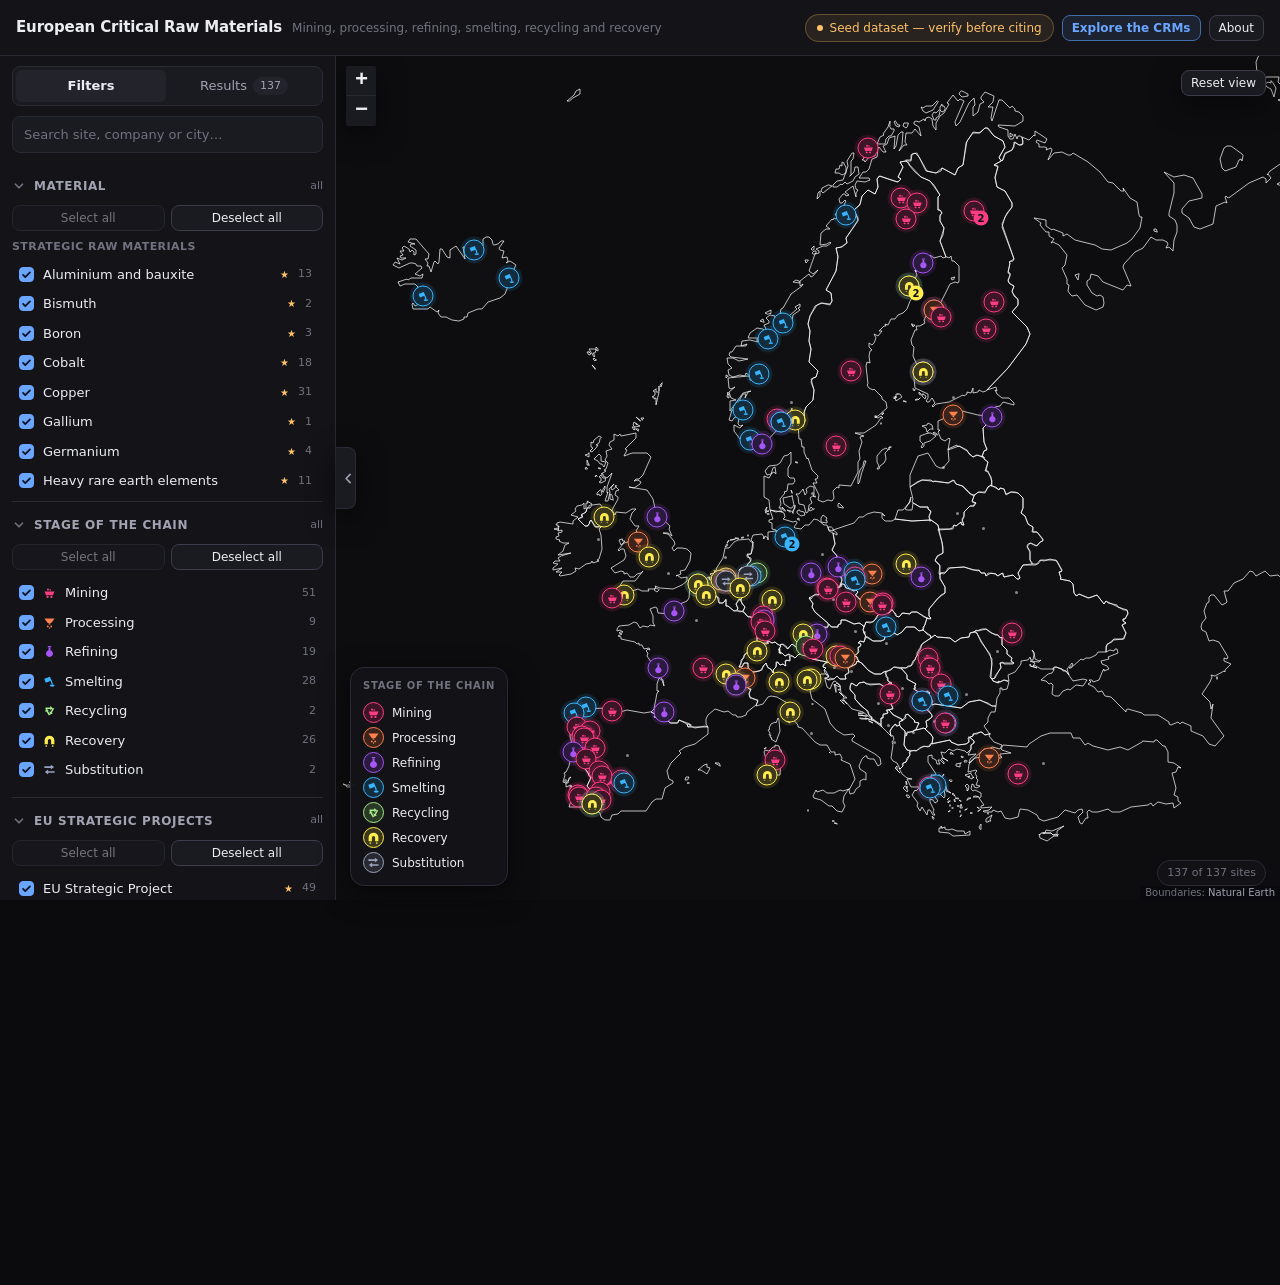
==== commit 59eeaa0e: "ble" ====
--- a/index.html
+++ b/index.html
@@ -22,6 +22,7 @@
     <div class="header__spacer"></div>
     <div class="header__actions">
       <span class="data-banner" title="Every record carries a source link and a confidence flag. Check before citing.">Seed dataset — verify before citing</span>
+      <button class="btn btn--sm btn--accent" id="open-periodic">Explore the CRMs</button>
       <a class="btn btn--sm" href="about.html">About</a>
     </div>
   </header>
@@ -75,6 +76,18 @@
   </div>
 </div>
 
+<!-- Periodic table: which chemical elements the EU treats as critical. -->
+<div class="modal" id="periodic" hidden role="dialog" aria-modal="true" aria-labelledby="periodic-title">
+  <div class="modal__card modal__card--wide">
+    <div class="modal__head">
+      <h2 id="periodic-title">Explore the critical raw materials</h2>
+      <div class="header__spacer"></div>
+      <button class="btn btn--ghost btn--sm" id="periodic-close" aria-label="Close">&times;</button>
+    </div>
+    <div class="modal__body" id="periodic-body"></div>
+  </div>
+</div>
+
 <!-- Data problems surface here rather than failing silently. -->
 <div class="errors" id="errors" hidden>
   <div class="errors__head">
--- a/css/styles.css
+++ b/css/styles.css
@@ -28,15 +28,18 @@
      across normal, protanopic, deuteranopic and tritanopic vision. The earlier
      palette put cyan smelting and violet recycling at a deuteranopic distance of
      ZERO — literally the same colour to about one man in twelve. This one holds
-     a worst-case distance of 17, with every colour at 5.2:1 contrast or better
+     a worst-case distance of 18, with every colour at 4.9:1 contrast or better
      against the map background. Reordering these is fine; substituting one is
      not, without re-running that check. */
   --stage-mining: #ff3d86;
   --stage-processing: #ff824d;
-  --stage-refining: #4b7bff;
+  --stage-refining: #a855f7;
   --stage-smelting: #37b6ff;
   --stage-recycling: #a4ea86;
   --stage-recovery: #ffed4d;
+  /* Substitution is the one stage that is not a material flow, so it is the one
+     colour with no hue. Adding it cost nothing: worst-case separation stays 17. */
+  --stage-substitution: #9aa3bd;
 
   --country-stroke: rgba(255, 255, 255, 0.62);
   --country-fill: rgba(255, 255, 255, 0.015);
@@ -977,3 +980,211 @@
   background: rgba(158, 203, 255, 0.1);
   border-color: rgba(158, 203, 255, 0.3);
 }
+
+/* EU Strategic Project. Gold, because it is a designation rather than a
+   property of the site — and deliberately unlike any stage colour. */
+.chip--crma {
+  color: #ffd479;
+  background: rgba(255, 212, 121, 0.12);
+  border-color: rgba(255, 212, 121, 0.36);
+  font-weight: 600;
+}
+
+/* An operator that is not trading normally. Red, because a designated project
+   or an operating plant means much less when the company behind it is in court. */
+.chip--distress {
+  color: #ff8f8f;
+  background: rgba(255, 107, 107, 0.12);
+  border-color: rgba(255, 107, 107, 0.4);
+  font-weight: 600;
+}
+.chip--acquired {
+  color: var(--text-dim);
+  background: var(--surface-3);
+  border-color: var(--border-strong);
+}
+
+/* Clicking an SVG path focuses it, and the browser then draws its default focus
+   ring around the path's *bounding box* — a stray rectangle across the map, and
+   for a country like Russia a rectangle half the width of Europe.
+   Countries are hover-only now: they carry a tooltip, are not clickable, and are
+   not in the tab order, so there is no focus state worth indicating. Markers are
+   HTML elements rather than paths, so they keep their focus ring. */
+.leaflet-container path.country:focus,
+.leaflet-container path.leaflet-interactive:focus {
+  outline: none;
+}
+
+/* ===========================================================================
+   Modal shell, and the periodic table view
+   =========================================================================== */
+
+.modal {
+  position: fixed;
+  inset: 0;
+  z-index: 1000;
+  display: grid;
+  place-items: center;
+  padding: 24px;
+  background: rgba(6, 6, 9, 0.82);
+  backdrop-filter: blur(6px);
+}
+
+.modal__card {
+  display: grid;
+  grid-template-rows: auto 1fr;
+  width: min(900px, 100%);
+  max-height: min(860px, 100%);
+  background: var(--surface);
+  border: 1px solid var(--border-strong);
+  border-radius: 18px;
+  box-shadow: 0 24px 64px rgba(0, 0, 0, 0.6);
+  overflow: hidden;
+}
+.modal__card--wide { width: min(1160px, 100%); }
+
+.modal__head {
+  display: flex;
+  align-items: center;
+  gap: 10px;
+  padding: 16px 22px;
+  border-bottom: 1px solid var(--border);
+}
+.modal__head h2 { margin: 0; font-size: 17px; font-weight: 650; letter-spacing: -0.01em; }
+
+.modal__body { overflow-y: auto; padding: 18px 22px 26px; min-height: 0; }
+
+.btn--accent {
+  border-color: var(--accent-dim);
+  color: var(--accent);
+  background: rgba(106, 166, 255, 0.1);
+  font-weight: 600;
+}
+.btn--accent:hover { background: rgba(106, 166, 255, 0.2); border-color: var(--accent); }
+
+/* Periodic table ---------------------------------------------------------- */
+
+.pt-lede { margin: 0 0 12px; font-size: 13px; color: var(--text-dim); max-width: 82ch; }
+
+.pt-legend { display: flex; flex-wrap: wrap; gap: 14px; margin-bottom: 14px; font-size: 12px; }
+.pt-key { display: inline-flex; align-items: center; gap: 7px; color: var(--text-dim); }
+.pt-key::before {
+  content: "";
+  width: 13px; height: 13px;
+  border-radius: 3px;
+  border: 1px solid var(--border-strong);
+  background: var(--surface-2);
+}
+.pt-key--crm::before { background: rgba(106, 166, 255, 0.28); border-color: var(--accent); }
+.pt-key--strategic::before { background: rgba(255, 212, 121, 0.34); border-color: #ffd479; }
+
+.pt-grid {
+  display: grid;
+  grid-template-columns: repeat(18, minmax(0, 1fr));
+  grid-auto-rows: minmax(0, auto);
+  gap: 3px;
+  /* Row 8 is the visual gap between the main body and the f-block. */
+  min-width: 760px;
+}
+
+.pt-cell {
+  position: relative;
+  aspect-ratio: 1 / 1.06;
+  display: flex;
+  flex-direction: column;
+  align-items: flex-start;
+  justify-content: center;
+  padding: 3px 4px;
+  text-align: left;
+  border: 1px solid var(--border);
+  border-radius: 4px;
+  background: var(--surface-2);
+  color: var(--text-faint);
+  overflow: hidden;
+}
+.pt-cell--ghost {
+  background: transparent;
+  border-style: dashed;
+  color: var(--text-faint);
+  align-items: center;
+  justify-content: center;
+  font-size: 9px;
+}
+
+.pt-z { position: absolute; top: 2px; right: 4px; font-size: 8px; opacity: 0.7; }
+.pt-sym { font-size: 15px; font-weight: 650; line-height: 1.1; color: var(--text-dim); }
+.pt-name {
+  font-size: 7.5px; line-height: 1.15; margin-top: 1px;
+  max-width: 100%; overflow: hidden;
+  display: -webkit-box; -webkit-line-clamp: 2; -webkit-box-orient: vertical;
+}
+
+/* A listed material. Blue for critical, gold for strategic — deliberately
+   unlike any stage colour, since this is a designation, not an activity. */
+.pt-cell--crm {
+  cursor: pointer;
+  background: rgba(106, 166, 255, 0.16);
+  border-color: var(--accent-dim);
+  color: var(--accent);
+}
+.pt-cell--crm .pt-sym { color: #cfe0ff; }
+.pt-cell--crm:hover { background: rgba(106, 166, 255, 0.3); border-color: var(--accent); }
+
+.pt-cell--strategic {
+  background: rgba(255, 212, 121, 0.18);
+  border-color: rgba(255, 212, 121, 0.55);
+  color: #ffd479;
+}
+.pt-cell--strategic .pt-sym { color: #ffe6b0; }
+.pt-cell--strategic:hover { background: rgba(255, 212, 121, 0.32); border-color: #ffd479; }
+
+.pt-sites {
+  position: absolute; bottom: 2px; right: 3px;
+  font-size: 8px; font-weight: 700;
+  color: var(--text); opacity: 0.85;
+  font-variant-numeric: tabular-nums;
+}
+.pt-multi {
+  position: absolute; bottom: 2px; left: 3px;
+  font-size: 8px; font-weight: 700; opacity: 0.75;
+}
+
+.pt-choice {
+  display: flex; align-items: center; flex-wrap: wrap; gap: 8px;
+  margin-top: 14px; padding: 10px 12px;
+  background: var(--surface-2);
+  border: 1px solid var(--border-strong);
+  border-radius: var(--radius);
+}
+.pt-choice__label { font-size: 13px; color: var(--text-dim); }
+
+.pt-foot { margin-top: 16px; font-size: 12px; color: var(--text-faint); line-height: 1.6; max-width: 88ch; }
+.chip--el-link { cursor: pointer; color: var(--accent); border-color: var(--accent-dim); background: rgba(106,166,255,0.1); }
+.chip--el-link:hover { background: rgba(106,166,255,0.2); }
+
+@media (max-width: 900px) {
+  .modal { padding: 10px; }
+  .modal__body { padding: 14px; overflow-x: auto; }
+  .modal__head { padding: 13px 16px; }
+}
+
+/* Materials that are minerals rather than chemical elements, on their own row. */
+.pt-orphans {
+  display: flex;
+  align-items: center;
+  flex-wrap: wrap;
+  gap: 10px;
+  margin-top: 14px;
+  padding: 11px 13px;
+  background: var(--surface-2);
+  border: 1px solid var(--border);
+  border-radius: var(--radius);
+}
+.pt-orphans__label {
+  font-size: 11px; font-weight: 700; letter-spacing: 0.06em;
+  text-transform: uppercase; color: var(--text-faint);
+}
+.pt-orphans__list { display: flex; flex-wrap: wrap; gap: 6px; }
+
+/* Divider between two factsheets shown one after the other. */
+.panel-rule { border: none; border-top: 1px solid var(--border-strong); margin: 26px 0 20px; }
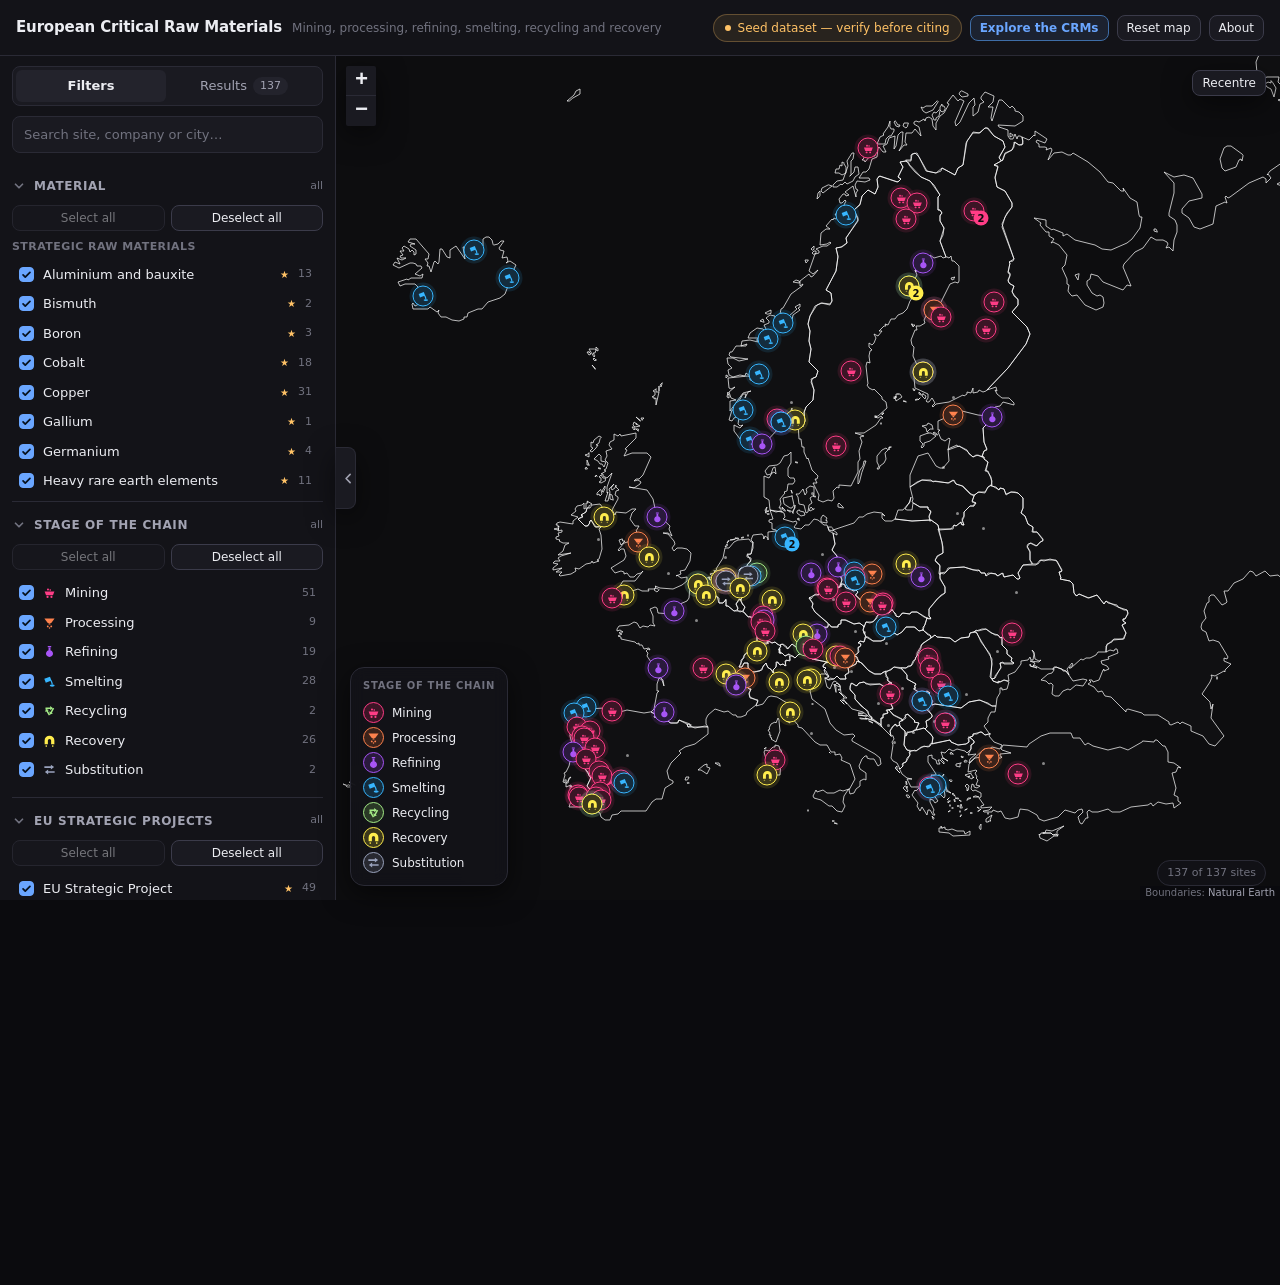
==== commit 58b3a93e: "Add a Reset map button to the header Sits before About, and puts the page back exactly as it loads: " ====
--- a/index.html
+++ b/index.html
@@ -23,6 +23,7 @@
     <div class="header__actions">
       <span class="data-banner" title="Every record carries a source link and a confidence flag. Check before citing.">Seed dataset — verify before citing</span>
       <button class="btn btn--sm btn--accent" id="open-periodic">Explore the CRMs</button>
+      <button class="btn btn--sm" id="reset-all">Reset map</button>
       <a class="btn btn--sm" href="about.html">About</a>
     </div>
   </header>
@@ -57,7 +58,7 @@
       </button>
 
       <div class="map-toolbar">
-        <button class="btn btn--sm" id="reset-view">Reset view</button>
+        <button class="btn btn--sm" id="reset-view" title="Recentre the map without changing any filter">Recentre</button>
       </div>
 
       <div class="legend" id="legend" aria-label="Map legend"></div>
--- a/css/styles.css
+++ b/css/styles.css
@@ -1188,3 +1188,59 @@
 
 /* Divider between two factsheets shown one after the other. */
 .panel-rule { border: none; border-top: 1px solid var(--border-strong); margin: 26px 0 20px; }
+
+/* Company mark, expanded panel only ---------------------------------------- */
+
+.cohead { display: flex; align-items: center; gap: 13px; margin-bottom: 10px; }
+.cohead__text { min-width: 0; }
+.cohead__text h2 { margin: 0; }
+.cohead__hq { font-size: 12px; color: var(--text-faint); margin-top: 1px; }
+
+.clogo {
+  position: relative;
+  flex: none;
+  display: grid;
+  place-items: center;
+  width: 46px;
+  height: 46px;
+  border-radius: 11px;
+  overflow: hidden;
+  border: 1px solid var(--border-strong);
+  /* The monogram is the floor: if the logo is missing or fails to load, this is
+     what remains, so a company without a logo still looks intentional. */
+  background: hsl(var(--mono-h) 42% 26%);
+}
+.clogo__mono {
+  font-size: 15px;
+  font-weight: 700;
+  letter-spacing: 0.02em;
+  color: hsl(var(--mono-h) 70% 86%);
+  user-select: none;
+}
+.clogo img {
+  position: absolute;
+  inset: 0;
+  width: 100%;
+  height: 100%;
+  object-fit: contain;
+  /* Most logos are drawn for a white page. A light plate keeps dark wordmarks
+     legible here without inverting anyone's brand colours. */
+  background: #f4f5f8;
+  padding: 5px;
+}
+
+/* Operator line in a facility detail: the mark sits with the company name,
+   directly under the site name and status. */
+.fdetail__co {
+  display: flex;
+  align-items: center;
+  gap: 8px;
+  margin-bottom: 10px;
+}
+.clogo--sm {
+  width: 26px;
+  height: 26px;
+  border-radius: 7px;
+}
+.clogo--sm .clogo__mono { font-size: 10px; }
+.clogo--sm img { padding: 3px; }
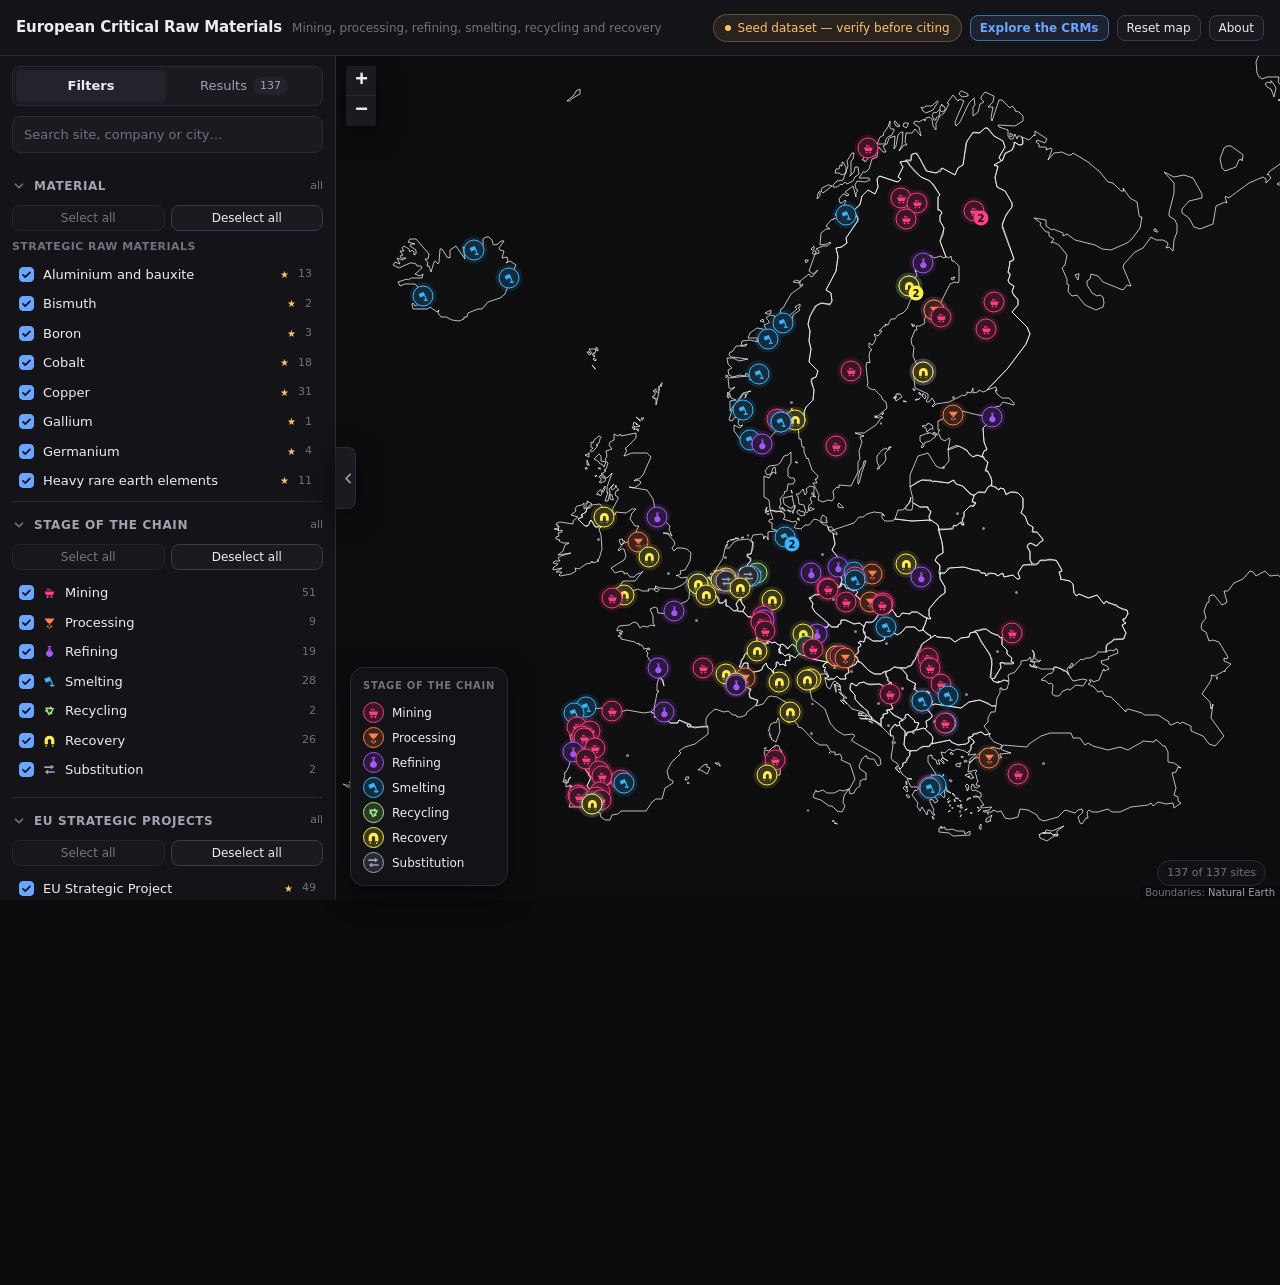
==== commit a4fddc0e: "Remove the Recentre button Reset map in the header covers it. The button was the only thing in the m" ====
--- a/index.html
+++ b/index.html
@@ -57,10 +57,6 @@
              stroke-linecap="round" stroke-linejoin="round"><path d="M10 3L5 8l5 5"/></svg>
       </button>
 
-      <div class="map-toolbar">
-        <button class="btn btn--sm" id="reset-view" title="Recentre the map without changing any filter">Recentre</button>
-      </div>
-
       <div class="legend" id="legend" aria-label="Map legend"></div>
       <div class="map-note" id="map-note"></div>
     </div>
--- a/css/styles.css
+++ b/css/styles.css
@@ -601,8 +601,6 @@
   border: 1px solid var(--border);
 }
 
-.map-toolbar { position: absolute; right: 14px; top: 14px; z-index: 500; display: flex; gap: 6px; }
-.map-toolbar .btn { box-shadow: var(--shadow); }
 
 .leaflet-control-zoom { border: none !important; box-shadow: var(--shadow) !important; }
 .leaflet-control-zoom a {
@@ -927,7 +925,6 @@
 /* On a narrow screen the panels are overlay sheets, so the map keeps full width
    and the toolbar has to clear Leaflet's zoom control. */
 @media (max-width: 900px) {
-  .map-toolbar { top: 12px; right: 12px; }
   .sidebar { border-right: none; border-radius: 0 var(--radius-lg) var(--radius-lg) 0; }
   .detail { border-left: none; border-radius: var(--radius-lg) 0 0 var(--radius-lg); }
   .header { gap: 10px; padding: 0 12px; }
